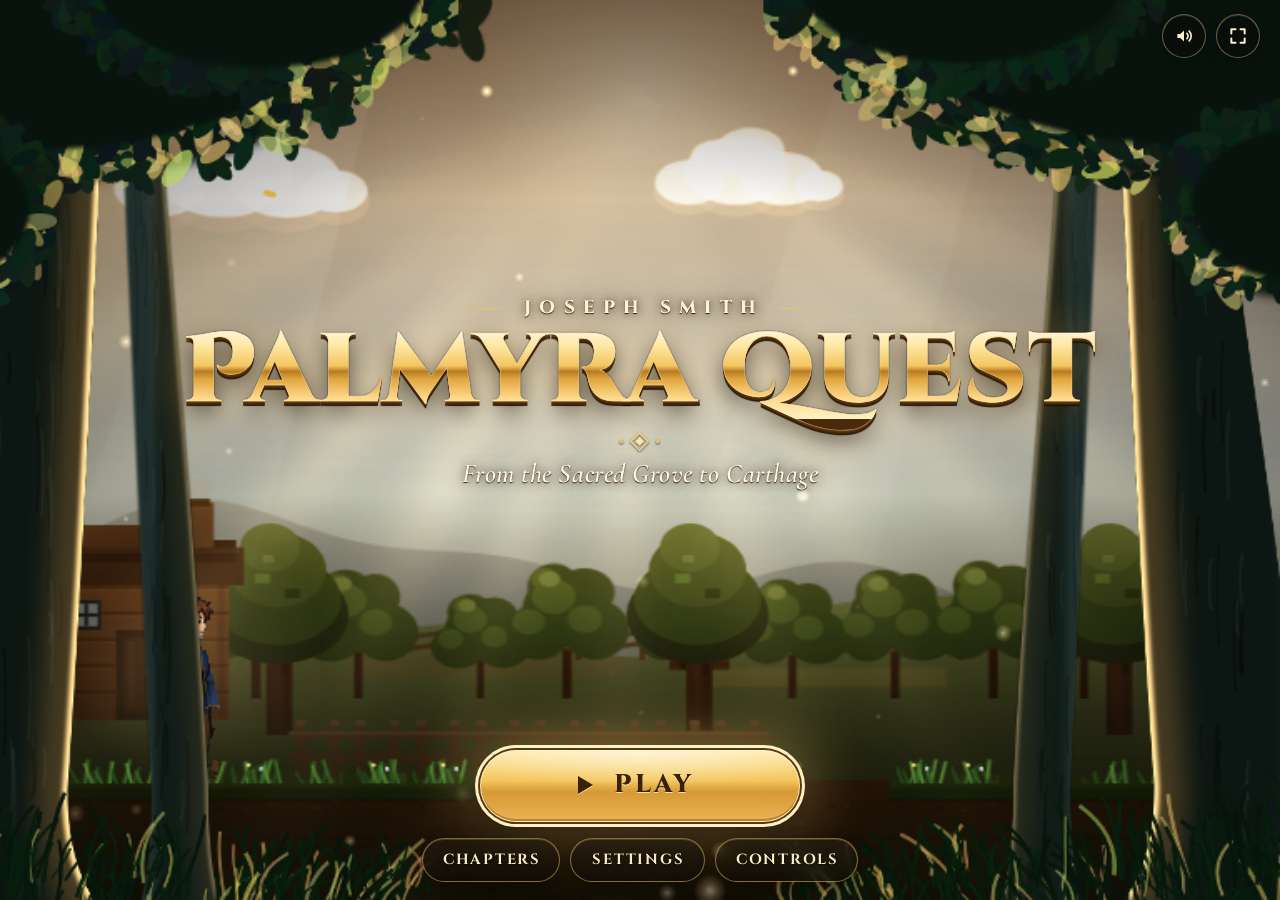
==== index.html @ 286990ed "v78: popups fit short viewports (scrolling body, sticky actions, tap-outside close)" ====
<!DOCTYPE html>
<html lang="en">
<head>
  <meta charset="UTF-8" />
  <meta name="viewport" content="width=device-width, initial-scale=1.0, maximum-scale=1.0, user-scalable=no, viewport-fit=cover, interactive-widget=resizes-content" />
  <meta name="theme-color" content="#0f1d17" />
  <meta name="mobile-web-app-capable" content="yes" />
  <meta name="apple-mobile-web-app-capable" content="yes" />
  <meta name="apple-mobile-web-app-title" content="Palmyra Quest" />
  <meta name="apple-mobile-web-app-status-bar-style" content="black-translucent" />
  <meta name="screen-orientation" content="landscape" />
  <meta name="description" content="Joseph Smith — Palmyra Quest. A family-friendly 7-chapter arcade campaign from the Sacred Grove to Carthage." />
  <meta property="og:type" content="website" />
  <meta property="og:title" content="Joseph Smith — Palmyra Quest" />
  <meta property="og:description" content="A family-friendly 7-chapter arcade campaign: from the Sacred Grove to Carthage." />
  <meta property="og:url" content="https://palmyra-quest.netlify.app/" />
  <meta property="og:image" content="https://palmyra-quest.netlify.app/assets/og.png" />
  <meta name="twitter:card" content="summary_large_image" />
  <meta name="twitter:title" content="Joseph Smith — Palmyra Quest" />
  <meta name="twitter:description" content="A family-friendly 7-chapter arcade campaign: from the Sacred Grove to Carthage." />
  <meta name="twitter:image" content="https://palmyra-quest.netlify.app/assets/og.png" />
  <link rel="icon" href="assets/icons/favicon-32.png?v=78" sizes="32x32" type="image/png" />
  <link rel="icon" href="assets/icons/favicon-16.png?v=78" sizes="16x16" type="image/png" />
  <link rel="icon" href="assets/icons/icon-192.png?v=78" sizes="192x192" type="image/png" />
  <link rel="apple-touch-icon" href="assets/icons/apple-touch-icon-180.png?v=78" sizes="180x180" />
  <link rel="manifest" href="manifest.webmanifest?v=78" />
  <link rel="preconnect" href="https://fonts.googleapis.com" />
  <link rel="preconnect" href="https://fonts.gstatic.com" crossorigin />
  <link href="https://fonts.googleapis.com/css2?family=Cinzel:wght@600;700;800;900&family=Cinzel+Decorative:wght@700;900&family=Cormorant+Garamond:ital,wght@1,500;1,600&family=Source+Sans+3:wght@500;600;700;800&display=swap" rel="stylesheet" />
  <title>Joseph Smith — Palmyra Quest</title>
  <link rel="stylesheet" href="css/style.css?v=78" />
  <script>
    (function () {
      var touch =
        (navigator.maxTouchPoints > 0) ||
        ('ontouchstart' in window) ||
        (window.matchMedia && (
          matchMedia('(max-width:900px)').matches ||
          matchMedia('(pointer:coarse)').matches ||
          matchMedia('(hover:none)').matches
        ));
      if (!touch) return;
      document.documentElement.classList.add('touch-ui');
      if (document.body) document.body.classList.add('touch-ui');
      else document.addEventListener('DOMContentLoaded', function () {
        document.body.classList.add('touch-ui');
      });
    })();
  </script>
</head>
<body>
  <div id="game-wrap">
    <div id="stage">
      <canvas id="game" width="1080" height="480" aria-label="Joseph Smith Palmyra Quest"></canvas>
      <canvas id="title-bg" aria-hidden="true"></canvas>
      <div id="hud" hidden>
        <div class="hud-hearts" data-hud-hearts></div>
        <div class="hud-chapter" data-hud-chapter>1/7</div>
        <div class="hud-end">
          <div class="hud-score" data-hud-score>000000</div>
          <div class="hud-btns">
            <button type="button" class="fs-btn" data-ui-cmd="fullscreen" data-ui-fs-icon aria-label="Play full screen"><svg viewBox="0 0 24 24" width="18" height="18" aria-hidden="true" focusable="false"><path d="M4 9V4h5M15 4h5v5M20 15v5h-5M9 20H4v-5" fill="none" stroke="currentColor" stroke-width="2.6" stroke-linecap="round" stroke-linejoin="round"/></svg></button>
            <button type="button" id="mute-btn" class="mute-btn" data-ui-mute aria-label="Mute sound" aria-pressed="false">MUTE</button>
            <button type="button" class="pause-btn" data-ui-cmd="pause" aria-label="Pause">II</button>
          </div>
        </div>
      </div>

      <div id="ui-overlays" aria-live="polite">
        <div id="ui-title" class="ui-screen pqt" hidden>
          <div class="pqt-top">
            <p class="pqt-best" data-ui-best hidden></p>
            <div class="pqt-top-btns">
              <button type="button" class="pqt-icon-btn" data-ui-cmd="sound" data-ui-sound-icon aria-label="Mute sound" title="Sound"><svg class="pqt-ico-on" viewBox="0 0 24 24" width="20" height="20" aria-hidden="true" focusable="false"><path d="M4 9.5h3.5L12 5.5v13l-4.5-4H4z" fill="currentColor"/><path d="M15.5 8.8a4.5 4.5 0 0 1 0 6.4M18.2 6.2a8.2 8.2 0 0 1 0 11.6" fill="none" stroke="currentColor" stroke-width="2" stroke-linecap="round"/></svg><svg class="pqt-ico-off" viewBox="0 0 24 24" width="20" height="20" aria-hidden="true" focusable="false"><path d="M4 9.5h3.5L12 5.5v13l-4.5-4H4z" fill="currentColor"/><path d="M16 9.5l5 5M21 9.5l-5 5" fill="none" stroke="currentColor" stroke-width="2" stroke-linecap="round"/></svg></button>
              <button type="button" class="pqt-icon-btn pqt-fs-btn" data-ui-cmd="fullscreen" data-ui-fs-icon aria-label="Play full screen" title="Full screen"><svg viewBox="0 0 24 24" width="20" height="20" aria-hidden="true" focusable="false"><path d="M4 9V4h5M15 4h5v5M20 15v5h-5M9 20H4v-5" fill="none" stroke="currentColor" stroke-width="2.4" stroke-linecap="round" stroke-linejoin="round"/></svg></button>
            </div>
          </div>

          <div class="pqt-lockup">
            <p class="pqt-kicker"><span class="pqt-kick-line" aria-hidden="true"></span>Joseph Smith<span class="pqt-kick-line" aria-hidden="true"></span></p>
            <h1 class="pqt-name" aria-label="Joseph Smith: Palmyra Quest"><span class="pqt-name-a" data-text="Palmyra">Palmyra</span> <span class="pqt-name-b" data-text="Quest">Quest</span></h1>
            <svg class="pqt-orn" viewBox="0 0 320 22" aria-hidden="true" focusable="false"><defs><linearGradient id="pqtOrnG" x1="0" x2="1"><stop offset="0" stop-color="#c99a3a" stop-opacity="0"/><stop offset=".5" stop-color="#ffe7a8"/><stop offset="1" stop-color="#c99a3a" stop-opacity="0"/></linearGradient></defs><path d="M8 11H136M184 11H312" stroke="url(#pqtOrnG)" stroke-width="1.6"/><path d="M160 2l9 9-9 9-9-9z" fill="none" stroke="#f3d48a" stroke-width="1.6"/><path d="M160 6.5l4.5 4.5-4.5 4.5-4.5-4.5z" fill="#ffe7a8"/><circle cx="141" cy="11" r="2" fill="#e8c26a"/><circle cx="179" cy="11" r="2" fill="#e8c26a"/></svg>
            <p class="pqt-tag">From the Sacred Grove to Carthage</p>
          </div>

          <div class="pqt-menu" role="group" aria-label="Main menu">
            <button type="button" class="pqt-btn pqt-primary ui-continue-btn" data-ui-cmd="continue" hidden>Continue</button>
            <button type="button" class="pqt-btn pqt-primary pqt-play" data-ui-cmd="begin" aria-label="Play: begin a new game"><span class="pqt-play-ico" aria-hidden="true"></span>Play</button>
            <div class="pqt-sec">
              <button type="button" class="pqt-btn pqt-secondary pqt-new" data-ui-cmd="begin" aria-label="New game from chapter 1">New Game</button>
              <button type="button" class="pqt-btn pqt-secondary" data-ui-cmd="chapters" aria-label="Choose a chapter">Chapters</button>
              <button type="button" class="pqt-btn pqt-secondary" data-ui-cmd="settings" aria-label="Settings" aria-haspopup="dialog">Settings</button>
              <button type="button" class="pqt-btn pqt-secondary" data-ui-cmd="controls" aria-label="Controls">Controls</button>
            </div>
          </div>

          <div class="pqt-settings" data-pqt-settings hidden>
            <div class="pqt-sheet" role="dialog" aria-modal="true" aria-labelledby="pqt-settings-title">
              <h2 class="pqt-sheet-title" id="pqt-settings-title">Settings</h2>
              <button type="button" class="pqt-row" data-ui-cmd="difficulty" data-ui-diff-label aria-label="Difficulty">Difficulty: Normal</button>
              <button type="button" class="pqt-row" data-ui-cmd="flash" data-ui-flash-label title="Also turns down particles and lighting effects">Reduce flashing: Off</button>
              <button type="button" class="pqt-row" data-ui-cmd="sound" data-ui-sound-label>Sound: On</button>
              <button type="button" class="pqt-row pqt-row-fs" data-ui-cmd="fullscreen" data-ui-fs-label><span data-ui-fs-text>Full screen</span></button>
              <button type="button" class="pqt-btn pqt-secondary pqt-done" data-ui-cmd="settings-close">Done</button>
            </div>
          </div>
        </div>

        <div id="ui-chapters" class="ui-screen ui-screen--dim" hidden>
          <div class="ui-panel ui-chapters-panel" role="dialog" aria-label="Chapters">
            <h2 class="ui-heading">Chapters</h2>
            <p class="ui-muted" data-ui-chapters-sum></p>
            <div class="ui-chapter-grid">
              <button type="button" class="ui-chapter-card" data-ui-cmd="play:1" data-ui-chapter="1"><span class="ui-chapter-num">1</span><span class="ui-chapter-name" data-ui-chapter-name></span><span class="ui-chapter-stars" data-ui-chapter-stars></span><span class="ui-chapter-pages" data-ui-chapter-pages></span></button>
              <button type="button" class="ui-chapter-card" data-ui-cmd="play:2" data-ui-chapter="2"><span class="ui-chapter-num">2</span><span class="ui-chapter-name" data-ui-chapter-name></span><span class="ui-chapter-stars" data-ui-chapter-stars></span><span class="ui-chapter-pages" data-ui-chapter-pages></span></button>
              <button type="button" class="ui-chapter-card" data-ui-cmd="play:3" data-ui-chapter="3"><span class="ui-chapter-num">3</span><span class="ui-chapter-name" data-ui-chapter-name></span><span class="ui-chapter-stars" data-ui-chapter-stars></span><span class="ui-chapter-pages" data-ui-chapter-pages></span></button>
              <button type="button" class="ui-chapter-card" data-ui-cmd="play:4" data-ui-chapter="4"><span class="ui-chapter-num">4</span><span class="ui-chapter-name" data-ui-chapter-name></span><span class="ui-chapter-stars" data-ui-chapter-stars></span><span class="ui-chapter-pages" data-ui-chapter-pages></span></button>
              <button type="button" class="ui-chapter-card" data-ui-cmd="play:5" data-ui-chapter="5"><span class="ui-chapter-num">5</span><span class="ui-chapter-name" data-ui-chapter-name></span><span class="ui-chapter-stars" data-ui-chapter-stars></span><span class="ui-chapter-pages" data-ui-chapter-pages></span></button>
              <button type="button" class="ui-chapter-card" data-ui-cmd="play:6" data-ui-chapter="6"><span class="ui-chapter-num">6</span><span class="ui-chapter-name" data-ui-chapter-name></span><span class="ui-chapter-stars" data-ui-chapter-stars></span><span class="ui-chapter-pages" data-ui-chapter-pages></span></button>
              <button type="button" class="ui-chapter-card" data-ui-cmd="play:7" data-ui-chapter="7"><span class="ui-chapter-num">7</span><span class="ui-chapter-name" data-ui-chapter-name></span><span class="ui-chapter-stars" data-ui-chapter-stars></span><span class="ui-chapter-pages" data-ui-chapter-pages></span></button>
            </div>
            <div class="ui-journal-row" role="group" aria-label="Journal entries">
              <span class="ui-journal-label">Journal</span>
              <button type="button" class="ui-journal-btn" data-ui-cmd="journal:1" data-ui-journal-btn="1">1</button>
              <button type="button" class="ui-journal-btn" data-ui-cmd="journal:2" data-ui-journal-btn="2">2</button>
              <button type="button" class="ui-journal-btn" data-ui-cmd="journal:3" data-ui-journal-btn="3">3</button>
              <button type="button" class="ui-journal-btn" data-ui-cmd="journal:4" data-ui-journal-btn="4">4</button>
              <button type="button" class="ui-journal-btn" data-ui-cmd="journal:5" data-ui-journal-btn="5">5</button>
              <button type="button" class="ui-journal-btn" data-ui-cmd="journal:6" data-ui-journal-btn="6">6</button>
              <button type="button" class="ui-journal-btn" data-ui-cmd="journal:7" data-ui-journal-btn="7">7</button>
              <span class="ui-journal-hint" data-ui-journal-hint>Find all 3 pages in a chapter to read its entry</span>
            </div>
            <div class="ui-actions">
              <button type="button" class="ui-share-btn" data-ui-cmd="back" aria-label="Back to title">Back</button>
            </div>
            <p class="ui-menu-hint">← → choose · Enter play · Esc back</p>
          </div>
        </div>

        <div id="ui-intro" class="ui-screen" hidden>
          <div class="ui-intro-card">
            <p class="ui-intro-num" data-ui-intro-num>Chapter 1 of 7</p>
            <h2 class="ui-intro-title" data-ui-intro-title>Sacred Grove</h2>
            <p class="ui-rule" aria-hidden="true"></p>
            <p class="ui-intro-story" data-ui-intro-story></p>
            <p class="ui-intro-year" data-ui-intro-year></p>
          </div>
          <p class="ui-intro-skip">Tap or press Enter to begin</p>
        </div>

        <div id="ui-journal" class="ui-screen ui-screen--dim" hidden>
          <div class="ui-parchment" role="dialog" aria-labelledby="ui-journal-title">
            <p class="ui-parch-kicker" data-ui-journal-kicker>Journal · Chapter 1</p>
            <h2 class="ui-parch-title" id="ui-journal-title" data-ui-journal-title></h2>
            <p class="ui-parch-place" data-ui-journal-place></p>
            <p class="ui-parch-body" data-ui-journal-body></p>
            <p class="ui-parch-tip" data-ui-journal-tip hidden></p>
            <button type="button" class="ui-start-btn ui-start-btn--compact ui-parch-btn" data-ui-cmd="journal-close">Continue</button>
          </div>
        </div>

        <div id="ui-pause" class="ui-screen ui-screen--dim" hidden>
          <div class="ui-panel ui-pause-panel" role="dialog" aria-label="Paused">
            <h2 class="ui-heading">Paused</h2>
            <p class="ui-muted" data-ui-pause-chapter></p>
            <div class="ui-menu">
              <button type="button" class="ui-menu-btn" data-ui-cmd="resume">Resume</button>
              <button type="button" class="ui-menu-btn" data-ui-cmd="restart">Restart Chapter</button>
              <button type="button" class="ui-menu-btn" data-ui-cmd="controls">Controls</button>
              <button type="button" class="ui-menu-btn ui-menu-btn--fs" data-ui-cmd="fullscreen" data-ui-fs-label>Full screen</button>
              <button type="button" class="ui-menu-btn" data-ui-cmd="difficulty" data-ui-diff-label>Difficulty: Normal</button>
              <button type="button" class="ui-menu-btn" data-ui-cmd="flash" data-ui-flash-label title="Also turns down particles and lighting effects">Reduce flashing: Off</button>
              <button type="button" class="ui-menu-btn" data-ui-cmd="sound" data-ui-sound-label>Sound: On</button>
              <button type="button" class="ui-menu-btn" data-ui-cmd="quit">Quit to Title</button>
            </div>
            <p class="ui-menu-hint" data-ui-pause-hint>Esc / P to resume · ↑ ↓ + Enter to choose</p>
          </div>
        </div>


        <div id="ui-controls" class="ui-screen ui-screen--dim" hidden>
          <div class="ui-panel ui-controls-panel" role="dialog" aria-labelledby="ui-controls-title">
            <h2 class="ui-heading" id="ui-controls-title">Controls</h2>
            <table class="ui-ctl-table">
              <thead><tr><th scope="col">Action</th><th scope="col">Key</th><th scope="col">Alt key</th><th scope="col">Gamepad</th><th scope="col">Touch</th></tr></thead>
              <tbody>
              <tr data-ui-ctl-row="jump">
                <th scope="row" data-ui-ctl-name></th>
                <td><button type="button" class="ui-key-btn" data-ui-bind="jump:0"></button></td>
                <td><button type="button" class="ui-key-btn" data-ui-bind="jump:1"></button></td>
                <td class="ui-ctl-pad" data-ui-ctl-pad></td>
                <td class="ui-ctl-touch" data-ui-ctl-touch></td>
              </tr>
              <tr data-ui-ctl-row="attack">
                <th scope="row" data-ui-ctl-name></th>
                <td><button type="button" class="ui-key-btn" data-ui-bind="attack:0"></button></td>
                <td><button type="button" class="ui-key-btn" data-ui-bind="attack:1"></button></td>
                <td class="ui-ctl-pad" data-ui-ctl-pad></td>
                <td class="ui-ctl-touch" data-ui-ctl-touch></td>
              </tr>
              <tr data-ui-ctl-row="left">
                <th scope="row" data-ui-ctl-name></th>
                <td><button type="button" class="ui-key-btn" data-ui-bind="left:0"></button></td>
                <td><button type="button" class="ui-key-btn" data-ui-bind="left:1"></button></td>
                <td class="ui-ctl-pad" data-ui-ctl-pad></td>
                <td class="ui-ctl-touch" data-ui-ctl-touch></td>
              </tr>
              <tr data-ui-ctl-row="right">
                <th scope="row" data-ui-ctl-name></th>
                <td><button type="button" class="ui-key-btn" data-ui-bind="right:0"></button></td>
                <td><button type="button" class="ui-key-btn" data-ui-bind="right:1"></button></td>
                <td class="ui-ctl-pad" data-ui-ctl-pad></td>
                <td class="ui-ctl-touch" data-ui-ctl-touch></td>
              </tr>
              <tr data-ui-ctl-row="up">
                <th scope="row" data-ui-ctl-name></th>
                <td><button type="button" class="ui-key-btn" data-ui-bind="up:0"></button></td>
                <td><button type="button" class="ui-key-btn" data-ui-bind="up:1"></button></td>
                <td class="ui-ctl-pad" data-ui-ctl-pad></td>
                <td class="ui-ctl-touch" data-ui-ctl-touch></td>
              </tr>
              <tr data-ui-ctl-row="down">
                <th scope="row" data-ui-ctl-name></th>
                <td><button type="button" class="ui-key-btn" data-ui-bind="down:0"></button></td>
                <td><button type="button" class="ui-key-btn" data-ui-bind="down:1"></button></td>
                <td class="ui-ctl-pad" data-ui-ctl-pad></td>
                <td class="ui-ctl-touch" data-ui-ctl-touch></td>
              </tr>
              <tr data-ui-ctl-row="pause">
                <th scope="row" data-ui-ctl-name></th>
                <td><button type="button" class="ui-key-btn" data-ui-bind="pause:0"></button></td>
                <td><button type="button" class="ui-key-btn" data-ui-bind="pause:1"></button></td>
                <td class="ui-ctl-pad" data-ui-ctl-pad></td>
                <td class="ui-ctl-touch" data-ui-ctl-touch></td>
              </tr>
              </tbody>
            </table>
            <p class="ui-ctl-msg" data-ui-ctl-msg aria-live="polite">Click a key to change it · Enter confirms menus · M mutes</p>
            <div class="ui-ctl-actions">
              <button type="button" class="ui-menu-btn ui-ctl-reset" data-ui-cmd="controls-reset">Reset to defaults</button>
              <button type="button" class="ui-menu-btn ui-ctl-back" data-ui-cmd="controls-back">Back</button>
            </div>
          </div>
        </div>

        <div id="ui-clear" class="ui-screen ui-screen--dim" hidden>
          <div class="ui-panel ui-panel--wide">
            <p class="ui-flourish">◆</p>
            <h2 class="ui-heading ui-heading--gold" data-ui-clear-title>Path Cleared</h2>
            <div class="ui-stars" data-ui-stars aria-label="Stars"><span class="ui-star">★</span><span class="ui-star">★</span><span class="ui-star">★</span></div>
            <ul class="ui-results" data-ui-results>
              <li data-ui-res="time"></li>
              <li data-ui-res="hearts"></li>
              <li data-ui-res="pages"></li>
            </ul>
            <p class="ui-score"><span data-ui-score>Score: 0</span> <span class="ui-res-best" data-ui-res-best></span></p>
            <p class="ui-body ui-clear-next" data-ui-clear-next>Onward…</p>
            <button type="button" class="ui-start-btn ui-start-btn--compact" data-ui-start aria-label="Continue to next chapter">Continue</button>
          </div>
        </div>

        <div id="ui-win" class="ui-screen ui-credits" hidden>
          <div class="ui-credits-view" aria-label="Credits">
            <div class="ui-credits-roll" data-ui-credits-roll>
              <p class="ui-flourish">◆</p>
              <h2 class="ui-credits-head">He sealed his testimony.</h2>
              <p class="ui-credits-sub">Carthage Jail, Illinois · June 27, 1844</p>
              <p class="ui-credits-line">Joseph stood firm through every trial,<br />from a boy praying in the grove to his last day.</p>
              <h3>The Prophet’s Path</h3>
              <p>Sacred Grove · 1820</p>
              <p>A Messenger · 1823</p>
              <p>Hill Cumorah · 1827</p>
              <p>Missouri Night · 1838</p>
              <p>Far West Road · 1838–39</p>
              <p>Nauvoo · 1844</p>
              <p>Carthage Jail · 1844</p>
              <h3>Music</h3>
              <p class="ui-credits-note">All melodies are public-domain hymn tunes, arranged as chiptunes for this game.</p>
              <p><b>Jesus Loves Me</b> — William B. Bradbury, 1862</p>
              <p><b>Amazing Grace</b> (New Britain) — American folk melody, 1829</p>
              <p><b>Old Hundredth</b> — Genevan Psalter, 1551</p>
              <p><b>How Firm a Foundation</b> — Funk’s Genuine Church Music, 1832</p>
              <p><b>Come, Come, Ye Saints</b> (All Is Well) — folk hymn, 1842–44</p>
              <p><b>Onward, Christian Soldiers</b> (St. Gertrude) — Arthur Sullivan, 1871</p>
              <p><b>Glorious Things of Thee Are Spoken</b> (Austrian Hymn) — Joseph Haydn, 1797</p>
              <p><b>Nearer, My God, to Thee</b> (Bethany) — Lowell Mason, 1856</p>
              <p><b>Battle Hymn</b> tune — American camp-meeting song, c. 1856</p>
              <h3>Made with</h3>
              <p>HTML5 canvas · Web Audio · no build step</p>
              <p class="ui-credits-line">Thank you for playing.</p>
              <p class="ui-flourish">◆</p>
            </div>
          </div>
          <div class="ui-credits-foot">
            <p class="ui-credits-score"><span data-ui-score>Score: 0</span> · <span data-ui-best-final>Best: 0</span> · <span data-ui-final-stars></span></p>
            <div class="ui-actions">
              <a class="ui-share-btn ui-share-btn--x" data-ui-share href="#" target="_blank" rel="noopener noreferrer">Share on X</a>
              <button type="button" class="ui-start-btn ui-start-btn--compact" data-ui-cmd="title" aria-label="Return to title">Title</button>
            </div>
          </div>
        </div>

        <div id="ui-lose" class="ui-screen ui-screen--dim" hidden>
          <div class="ui-panel ui-panel--wide">
            <h2 class="ui-heading ui-heading--danger">Fallen</h2>
            <p class="ui-body">Rise again, Joseph.</p>
            <p class="ui-score" data-ui-score>Score: 0</p>
            <div class="ui-actions">
              <button type="button" class="ui-start-btn ui-start-btn--compact" data-ui-cmd="retry" data-ui-retry-label aria-label="Retry this chapter">Retry Chapter</button>
              <button type="button" class="ui-share-btn" data-ui-cmd="title" aria-label="Return to title">Title</button>
              <a class="ui-share-btn" data-ui-share href="#" target="_blank" rel="noopener noreferrer">Share</a>
            </div>
          </div>
        </div>
      </div>

      <div id="ui-fs-help" class="ui-fs-help" role="dialog" aria-modal="true" aria-labelledby="ui-fs-help-title" hidden>
        <div class="ui-fs-card">
          <h2 class="ui-fs-title" id="ui-fs-help-title">Play full screen</h2>
          <div data-fs-ios>
            <p class="ui-fs-lead">Tap <b>Share</b>, then <b>Add to Home Screen</b> for full screen.</p>
            <ol class="ui-fs-steps">
              <li><span class="ui-fs-ico ui-fs-ico--share"><svg viewBox="0 0 48 48" width="40" height="40" aria-hidden="true"><path d="M17 18h-5a2.5 2.5 0 0 0-2.5 2.5v19A2.5 2.5 0 0 0 12 42h24a2.5 2.5 0 0 0 2.5-2.5v-19A2.5 2.5 0 0 0 36 18h-5" fill="none" stroke="#2f7cf6" stroke-width="3.4" stroke-linecap="round"/><path d="M24 30V5M15.5 13.5 24 5l8.5 8.5" fill="none" stroke="#2f7cf6" stroke-width="3.4" stroke-linecap="round" stroke-linejoin="round"/></svg></span><span class="ui-fs-cap"><b>1</b> Tap <b>Share</b> in Safari</span></li>
              <li class="ui-fs-arrow" aria-hidden="true">→</li>
              <li><span class="ui-fs-ico ui-fs-ico--menu"><span class="ui-fs-menu-row">Add to Home Screen <svg viewBox="0 0 48 48" width="22" height="22" aria-hidden="true"><rect x="7" y="7" width="34" height="34" rx="8" fill="none" stroke="#222" stroke-width="3.4"/><path d="M24 15v18M15 24h18" stroke="#222" stroke-width="3.4" stroke-linecap="round"/></svg></span></span><span class="ui-fs-cap"><b>2</b> Choose <b>Add to Home Screen</b></span></li>
              <li class="ui-fs-arrow" aria-hidden="true">→</li>
              <li><span class="ui-fs-ico ui-fs-ico--app"><img src="assets/apple-touch-icon.png?v=78" alt="" width="44" height="44" /></span><span class="ui-fs-cap"><b>3</b> Open <b>Palmyra Quest</b> from your Home Screen</span></li>
            </ol>
            <p class="ui-fs-note">On newer iPhones, Share may be inside the <b>•••</b> menu.</p>
          </div>
          <div data-fs-other hidden>
            <p class="ui-fs-lead">This browser can’t switch a web page to full screen. Open the browser menu and choose <b>Add to Home screen</b> or <b>Install app</b>, then start Palmyra Quest from there.</p>
          </div>
          <button type="button" class="ui-start-btn ui-start-btn--compact" data-fs-close>Got it</button>
        </div>
      </div>

      <div id="ui-tip" class="ui-tip" role="status" aria-live="polite"></div>
      <div id="ui-toast" class="ui-toast" role="status" aria-live="polite"></div>

      <div id="touch-controls" aria-hidden="true">
      <div class="touch-bar">
        <div class="touch-stick" id="touch-stick" role="application" aria-label="Move stick — left right look-up down duck">
          <div class="touch-stick-base" aria-hidden="true">
            <span class="touch-stick-cross touch-stick-cross--h"></span>
            <span class="touch-stick-cross touch-stick-cross--v"></span>
            <span class="touch-stick-hint touch-stick-hint--u">▲</span>
            <span class="touch-stick-hint touch-stick-hint--d">▼</span>
            <span class="touch-stick-hint touch-stick-hint--l">◀</span>
            <span class="touch-stick-hint touch-stick-hint--r">▶</span>
          </div>
          <div class="touch-stick-knob" id="touch-stick-knob" aria-hidden="true"></div>
        </div>
        <div class="touch-cluster touch-actions" aria-label="Actions">
          <button type="button" class="touch-btn touch-jump" data-action="jump" aria-label="Jump"><span>A</span><small>Jump</small></button>
          <button type="button" class="touch-btn touch-attack" data-action="attack" aria-label="Attack"><span>B</span><small>Attack</small></button>
        </div>
      </div>
      </div>
    </div>

    <div id="rotate-gate">
      <p class="rotate-icon" aria-hidden="true">⟳</p>
      <p>Turn your device sideways</p>
      <p class="ui-muted">Palmyra Quest plays in landscape. Rotation lock on? Turn it off, or:</p>
      <button type="button" class="rotate-anyway" data-gate-dismiss>Play anyway</button>
    </div>

    <p id="hint" data-ui-key-hint>Move ← → / A D · Jump Space / Z · Attack X / J · Kneel ↓ / S · Look up ↑ / W · Pause Esc / P · Mute M · Gamepad: A jump, B / X attack</p>
  </div>
  <script type="module" src="js/main.js?v=78"></script>
</body>
</html>
---- css/style.css ----
* {
  box-sizing: border-box;
  margin: 0;
  padding: 0;
}

html, body {
  height: 100%;
  height: 100dvh;
  background:
    radial-gradient(ellipse 90% 70% at 50% 18%, #243044 0%, #121820 42%, #08090d 100%);
  color: #e8e0c8;
  font-family: "Source Sans 3", system-ui, -apple-system, "Segoe UI", sans-serif;
  display: flex;
  flex-direction: column;
  align-items: center;
  justify-content: center;
  overflow: hidden;
  overscroll-behavior: none;
  -webkit-text-size-adjust: 100%;
  touch-action: manipulation;
}

#game-wrap {
  display: flex;
  flex-direction: column;
  align-items: center;
  gap: 10px;
  width: 100%;
  max-width: 100vw;
  padding: env(safe-area-inset-top) env(safe-area-inset-right) env(safe-area-inset-bottom) env(safe-area-inset-left);
  touch-action: none;
  user-select: none;
  -webkit-user-select: none;
}

/* Stage matches canvas size so overlays sit crisply on top */
#stage {
  position: relative;
  width: min(96vw, 960px);
  max-height: min(85vh, 85dvh);
  aspect-ratio: 512 / 480;
  border: 3px solid #c4a050;
  border-radius: 8px;
  box-shadow:
    0 0 0 2px #3a2810,
    0 0 0 7px #120c08,
    0 0 0 8px #8b6914,
    0 18px 48px rgba(0, 0, 0, 0.62),
    0 0 70px rgba(212, 168, 75, 0.08);
  background: #000;
  overflow: hidden;
  flex-shrink: 0;
}

#game {
  width: 100%;
  height: 100%;
  display: block;
  /* Crisp-but-detailed: painted sprites read better with slight smoothing */
  image-rendering: auto;
  image-rendering: -webkit-optimize-contrast;
  background: #000;
  touch-action: none;
  vertical-align: top;
}

#hint {
  font-size: 12px;
  opacity: 0.78;
  text-align: center;
  letter-spacing: 0.04em;
  padding: 6px 16px;
  max-width: 42rem;
  color: #d8cbb0;
}

/* —— HTML menu overlays (retina-sharp) —— */
#ui-overlays {
  position: absolute;
  inset: 0;
  z-index: 2;
  pointer-events: none;
}

.ui-screen {
  position: absolute;
  inset: 0;
  display: flex;
  flex-direction: column;
  align-items: center;
  justify-content: flex-start;
  padding: 6% 5% 4%;
  text-align: center;
  pointer-events: none;
}

.ui-screen[hidden] {
  display: none !important;
}

.ui-screen--dim {
  background: rgba(8, 6, 4, 0.55);
  justify-content: center;
  padding: 8%;
}

.ui-title-inner {
  display: flex;
  flex-direction: column;
  align-items: center;
  width: 100%;
  max-width: 100%;
  max-height: 100%;
  overflow: hidden;
  gap: 0.2em;
  /* Soft veil so text stays readable over pixel scene */
  background: linear-gradient(
    180deg,
    rgba(6, 4, 2, 0.55) 0%,
    rgba(6, 4, 2, 0.25) 42%,
    rgba(6, 4, 2, 0.15) 70%,
    rgba(6, 4, 2, 0.72) 100%
  );
  border-radius: 10px;
  padding: 4% 4% 3%;
  pointer-events: none;
}

.ui-flourish {
  color: #d4a84b;
  font-size: clamp(10px, 3.2vw, 18px);
  line-height: 1;
  text-shadow: 0 1px 2px rgba(0, 0, 0, 0.8);
  margin-bottom: 0.1em;
}

.ui-title-name {
  font-size: clamp(22px, 7.2vw, 42px);
  font-weight: 800;
  letter-spacing: 0.04em;
  line-height: 1.05;
  color: #f0d078;
  text-shadow:
    0 1px 0 #5a3a10,
    0 2px 8px rgba(0, 0, 0, 0.85),
    0 0 24px rgba(212, 168, 75, 0.35);
}

.ui-title-sub {
  font-size: clamp(16px, 5.2vw, 30px);
  font-weight: 700;
  letter-spacing: 0.12em;
  text-transform: uppercase;
  color: #fff8e8;
  line-height: 1.1;
  text-shadow: 0 2px 6px rgba(0, 0, 0, 0.9);
}

.ui-rule {
  width: min(52%, 220px);
  height: 2px;
  margin: 0.35em auto 0.15em;
  background: linear-gradient(90deg, transparent, #d4a84b, transparent);
  border: 0;
}

.ui-level {
  font-size: clamp(11px, 3.4vw, 16px);
  font-weight: 600;
  letter-spacing: 0.06em;
  color: #f0e6d0;
  text-shadow: 0 1px 3px rgba(0, 0, 0, 0.9);
}

.ui-card {
  margin-top: 0.55em;
  padding: 0.65em 0.9em;
  width: min(92%, 340px);
  background: rgba(10, 8, 6, 0.82);
  border: 1px solid rgba(212, 168, 75, 0.45);
  border-radius: 10px;
  box-shadow: 0 4px 16px rgba(0, 0, 0, 0.45);
}

.ui-card p {
  font-size: clamp(11px, 3.2vw, 15px);
  line-height: 1.35;
  color: #f5efe0;
  text-shadow: 0 1px 2px rgba(0, 0, 0, 0.75);
}

.ui-card p + p {
  margin-top: 0.2em;
}

.ui-muted {
  color: #c8b898 !important;
  font-size: clamp(10px, 2.8vw, 13px) !important;
  margin-top: 0.35em !important;
}

.ui-start-btn {
  pointer-events: auto;
  appearance: none;
  -webkit-appearance: none;
  margin-top: 0.75em;
  padding: 0.55em 1.6em;
  min-height: 44px;
  min-width: 140px;
  font: inherit;
  font-size: clamp(14px, 4vw, 18px);
  font-weight: 800;
  letter-spacing: 0.14em;
  text-transform: uppercase;
  color: #1a1208;
  background: linear-gradient(180deg, #f0d078 0%, #d4a84b 55%, #b88830 100%);
  border: 2px solid #fff0c0;
  border-radius: 12px;
  box-shadow:
    0 4px 0 #6a4810,
    0 8px 20px rgba(0, 0, 0, 0.45);
  cursor: pointer;
  -webkit-tap-highlight-color: transparent;
  touch-action: manipulation;
}

#ui-title.ui-screen {
  justify-content: space-between;
  padding: 3% 4% 2%;
}

#ui-title .ui-start-btn {
  flex-shrink: 0;
  margin-top: 0.4em;
  margin-bottom: 0.15em;
  position: relative;
  z-index: 5;
}

#ui-title .ui-footer {
  display: none;
}

#ui-title .ui-portrait {
  width: 72px;
  height: 72px;
  margin: 0.2em 0 0.15em;
}

#ui-title .ui-card {
  margin-top: 0.25em;
  padding: 0.4em 0.7em;
}

#ui-title .ui-title-name {
  font-family: Cinzel, "Palatino Linotype", Palatino, serif;
  font-size: clamp(22px, 6.4vw, 36px);
}

#ui-title .ui-title-sub {
  font-family: Cinzel, "Palatino Linotype", Palatino, serif;
  font-size: clamp(14px, 4.4vw, 24px);
}

.ui-start-btn:active,
.ui-start-btn.is-active {
  transform: translateY(2px);
  box-shadow:
    0 2px 0 #6a4810,
    0 4px 12px rgba(0, 0, 0, 0.4);
}

.ui-start-btn--compact {
  min-width: 120px;
  min-height: 40px;
  padding: 0.45em 1.2em;
  font-size: clamp(13px, 3.6vw, 16px);
  margin-top: 0.9em;
}

.ui-prompt {
  margin-top: 0.45em;
  font-size: clamp(10px, 2.8vw, 13px);
  font-weight: 600;
  letter-spacing: 0.08em;
  color: #ffd878;
  text-shadow: 0 1px 3px rgba(0, 0, 0, 0.9);
}

.ui-prompt.is-dim {
  opacity: 0.25;
}

.ui-footer {
  margin-top: 0.55em;
  font-size: clamp(9px, 2.5vw, 12px);
  color: #e8dcc0;
  letter-spacing: 0.04em;
  text-shadow: 0 1px 2px rgba(0, 0, 0, 0.85);
  opacity: 0.9;
}

.ui-panel {
  pointer-events: none;
  width: min(88%, 360px);
  padding: 1.1em 1.2em 1.2em;
  background: rgba(12, 8, 6, 0.92);
  border: 1px solid rgba(212, 168, 75, 0.55);
  border-radius: 12px;
  box-shadow: 0 8px 28px rgba(0, 0, 0, 0.55);
  display: flex;
  flex-direction: column;
  align-items: center;
  gap: 0.35em;
}

.ui-panel--wide {
  pointer-events: none;
}

.ui-panel .ui-start-btn {
  pointer-events: auto;
}

.ui-heading {
  font-size: clamp(20px, 6vw, 32px);
  font-weight: 800;
  letter-spacing: 0.06em;
  color: #fff8e8;
  text-shadow: 0 2px 6px rgba(0, 0, 0, 0.85);
}

.ui-heading--gold {
  color: #f0d078;
}

.ui-heading--danger {
  color: #e86868;
}

.ui-body {
  font-size: clamp(12px, 3.4vw, 16px);
  color: #f0e6d0;
  line-height: 1.35;
}

.ui-score {
  font-size: clamp(12px, 3.4vw, 16px);
  font-weight: 700;
  color: #ffd878;
  letter-spacing: 0.04em;
  margin-top: 0.25em;
}

/* Title screen: allow tapping the scene (not only the button) to start */
#ui-title:not([hidden]) {
  pointer-events: auto;
}

#ui-title .ui-title-inner {
  pointer-events: none;
}

#ui-title .ui-start-btn {
  pointer-events: auto;
}

#ui-win:not([hidden]),
#ui-lose:not([hidden]),
#ui-clear:not([hidden]) {
  pointer-events: auto;
}

.ui-actions {
  display: flex;
  flex-wrap: wrap;
  align-items: center;
  justify-content: center;
  gap: 0.55em 0.65em;
  margin-top: 0.75em;
  width: 100%;
  pointer-events: none;
}

.ui-actions .ui-start-btn {
  margin-top: 0;
  pointer-events: auto;
}

.ui-share-btn {
  pointer-events: auto;
  appearance: none;
  -webkit-appearance: none;
  display: inline-flex;
  align-items: center;
  justify-content: center;
  box-sizing: border-box;
  min-height: 40px;
  min-width: 120px;
  padding: 0.45em 1.1em;
  font: inherit;
  font-size: clamp(12px, 3.4vw, 15px);
  font-weight: 800;
  letter-spacing: 0.08em;
  text-transform: uppercase;
  text-decoration: none;
  color: #f0e6d0;
  background: rgba(20, 16, 12, 0.85);
  border: 2px solid rgba(212, 168, 75, 0.75);
  border-radius: 12px;
  box-shadow: 0 4px 0 #3a2a14, 0 6px 16px rgba(0, 0, 0, 0.4);
  cursor: pointer;
  -webkit-tap-highlight-color: transparent;
  touch-action: manipulation;
}

.ui-share-btn:active,
.ui-share-btn.is-active {
  transform: translateY(2px);
  box-shadow: 0 2px 0 #3a2a14, 0 3px 10px rgba(0, 0, 0, 0.35);
  background: rgba(40, 32, 22, 0.95);
}

.ui-panel .ui-share-btn {
  pointer-events: auto;
}

/* —— Virtual controls (hidden by default; shown via .touch-ui) —— */
#touch-controls {
  display: none;
  flex-direction: column;
  align-items: center;
  gap: 10px;
  width: min(96vw, 640px);
  pointer-events: none;
}

html.touch-ui #touch-controls,
body.touch-ui #touch-controls {
  display: flex;
  /* Mid-screen: under the stage with modest gap, not pinned to the bottom */
  margin-top: clamp(12px, 4dvh, 28px);
  margin-bottom: max(12px, env(safe-area-inset-bottom));
  padding-top: 4px;
  padding-bottom: 4px;
}

html.touch-ui #hint,
body.touch-ui #hint {
  display: none;
}

html.touch-ui #game-wrap,
body.touch-ui #game-wrap {
  height: 100dvh;
  min-height: 100dvh;
  justify-content: flex-start;
  gap: 0;
}

html.touch-ui #stage,
body.touch-ui #stage {
  /* Larger playfield; controls sit about halfway down the phone */
  width: min(98vw, calc(66dvh * 512 / 480), 860px);
  max-height: 66dvh;
  margin-top: 8px;
}

html.touch-ui body,
body.touch-ui {
  justify-content: flex-start;
  padding-top: 0;
}

.touch-start {
  pointer-events: auto;
  min-width: 140px;
  min-height: 48px;
  padding: 10px 28px;
  font-size: 16px;
  letter-spacing: 2px;
  font-weight: bold;
  border-radius: 12px;
  margin-top: 2px;
}

.touch-bar {
  display: flex;
  justify-content: space-between;
  align-items: flex-end;
  width: 100%;
  gap: 16px;
  padding: 0 4px 4px;
  pointer-events: none;
}

.touch-cluster {
  display: flex;
  gap: 12px;
  pointer-events: auto;
  align-items: flex-end;
}

/* Circular virtual stick / D-pad (left thumb) */
.touch-stick {
  position: relative;
  width: 132px;
  height: 132px;
  pointer-events: auto;
  touch-action: none;
  user-select: none;
  -webkit-user-select: none;
  -webkit-tap-highlight-color: transparent;
  flex-shrink: 0;
}

.touch-stick-base {
  position: absolute;
  inset: 0;
  border-radius: 50%;
  border: 2px solid rgba(212, 168, 75, 0.7);
  background:
    radial-gradient(circle at 50% 50%, rgba(40, 32, 22, 0.35) 0%, rgba(12, 10, 8, 0.72) 70%),
    rgba(16, 12, 10, 0.55);
  box-shadow:
    inset 0 0 18px rgba(0, 0, 0, 0.45),
    0 6px 16px rgba(0, 0, 0, 0.4);
}

.touch-stick-cross {
  position: absolute;
  background: rgba(212, 168, 75, 0.22);
  border-radius: 3px;
  pointer-events: none;
}

.touch-stick-cross--h {
  left: 18%;
  right: 18%;
  top: 50%;
  height: 18px;
  transform: translateY(-50%);
}

.touch-stick-cross--v {
  top: 18%;
  bottom: 18%;
  left: 50%;
  width: 18px;
  transform: translateX(-50%);
}

.touch-stick-hint {
  position: absolute;
  font-size: 11px;
  line-height: 1;
  color: rgba(240, 230, 208, 0.55);
  pointer-events: none;
  font-weight: 700;
}

.touch-stick-hint--u { top: 10px; left: 50%; transform: translateX(-50%); }
.touch-stick-hint--d { bottom: 10px; left: 50%; transform: translateX(-50%); }
.touch-stick-hint--l { left: 12px; top: 50%; transform: translateY(-50%); }
.touch-stick-hint--r { right: 12px; top: 50%; transform: translateY(-50%); }

.touch-stick.dir-up .touch-stick-hint--u,
.touch-stick.dir-down .touch-stick-hint--d,
.touch-stick.dir-left .touch-stick-hint--l,
.touch-stick.dir-right .touch-stick-hint--r {
  color: #ffd878;
  text-shadow: 0 0 8px rgba(255, 216, 120, 0.55);
}

.touch-stick-knob {
  position: absolute;
  left: 50%;
  top: 50%;
  width: 54px;
  height: 54px;
  margin: 0;
  border-radius: 50%;
  transform: translate(-50%, -50%);
  border: 2px solid rgba(240, 208, 120, 0.85);
  background: linear-gradient(160deg, rgba(80, 64, 40, 0.95) 0%, rgba(28, 22, 14, 0.95) 100%);
  box-shadow:
    0 3px 10px rgba(0, 0, 0, 0.5),
    inset 0 1px 0 rgba(255, 240, 200, 0.25);
  pointer-events: none;
  will-change: transform;
}

.touch-stick.is-active .touch-stick-base {
  border-color: #d4a84b;
  box-shadow:
    inset 0 0 18px rgba(0, 0, 0, 0.45),
    0 0 14px rgba(212, 168, 75, 0.35),
    0 6px 16px rgba(0, 0, 0, 0.4);
}

.touch-stick.is-active .touch-stick-knob {
  background: linear-gradient(160deg, rgba(212, 168, 75, 0.85) 0%, rgba(90, 64, 28, 0.95) 100%);
  border-color: #ffe08a;
}

.touch-btn {
  pointer-events: auto;
  appearance: none;
  -webkit-appearance: none;
  border: 2px solid rgba(212, 168, 75, 0.65);
  background: rgba(20, 16, 12, 0.55);
  color: #f0e6d0;
  font-family: inherit;
  font-size: 22px;
  font-weight: bold;
  width: 64px;
  height: 64px;
  border-radius: 50%;
  display: flex;
  align-items: center;
  justify-content: center;
  touch-action: none;
  user-select: none;
  -webkit-user-select: none;
  -webkit-tap-highlight-color: transparent;
  box-shadow: 0 4px 12px rgba(0, 0, 0, 0.35);
  cursor: pointer;
}

.touch-btn.is-active,
.touch-btn:active {
  background: rgba(212, 168, 75, 0.45);
  border-color: #d4a84b;
  transform: scale(0.96);
}

.touch-jump,
.touch-attack {
  width: 88px;
  height: 88px;
  font-size: 28px;
  font-weight: 800;
}

.touch-jump {
  background: rgba(64, 160, 96, 0.4);
  border-color: rgba(64, 160, 96, 0.75);
}

.touch-attack {
  background: rgba(192, 64, 64, 0.4);
  border-color: rgba(192, 64, 64, 0.75);
}

.touch-start {
  border-radius: 14px;
  background: rgba(212, 168, 75, 0.35);
  width: auto;
  height: auto;
}

@media (orientation: landscape) and (max-height: 500px) {
  html.touch-ui #stage,
  body.touch-ui #stage {
    width: min(74vw, calc(64dvh * 512 / 480));
    max-height: 64dvh;
  }

  html.touch-ui #touch-controls,
  body.touch-ui #touch-controls {
    margin-top: clamp(8px, 3dvh, 20px);
    margin-bottom: max(8px, env(safe-area-inset-bottom));
  }

  .touch-stick {
    width: 104px;
    height: 104px;
  }

  .touch-stick-knob {
    width: 42px;
    height: 42px;
  }

  .touch-btn {
    width: 52px;
    height: 52px;
    font-size: 18px;
  }

  .touch-jump,
  .touch-attack {
    width: 72px;
    height: 72px;
    font-size: 24px;
  }

  .touch-start {
    min-height: 40px;
    padding: 6px 20px;
    font-size: 14px;
  }

  .touch-bar {
    gap: 8px;
  }

  .ui-title-name {
    font-size: clamp(16px, 4.5vh, 28px);
  }

  .ui-title-sub {
    font-size: clamp(12px, 3.5vh, 20px);
  }

  .ui-card {
    padding: 0.4em 0.7em;
  }

  .ui-start-btn {
    min-height: 36px;
    padding: 0.35em 1.1em;
    margin-top: 0.4em;
  }
}

@media (max-width: 480px) {
  #hint { font-size: 10px; padding: 0 8px; }

  .touch-stick {
    width: 140px;
    height: 140px;
  }

  .touch-stick-knob {
    width: 58px;
    height: 58px;
  }

  .touch-btn {
    width: 70px;
    height: 70px;
  }

  .touch-jump,
  .touch-attack {
    width: 96px;
    height: 96px;
    font-size: 30px;
  }
}

.ui-portrait {
  display: block;
  width: 72px;
  height: 72px;
  margin: 0.35rem auto 0.5rem;
  image-rendering: pixelated;
  image-rendering: crisp-edges;
  border: 2px solid #d4a84b;
  border-radius: 6px;
  background: #0a0806;
  box-shadow: 0 0 12px rgba(212, 168, 75, 0.35);
}

/* Always-on mute, bottom-left of the playfield */
.mute-btn {
  position: absolute;
  left: 8px;
  bottom: 8px;
  z-index: 6;
  pointer-events: auto;
  min-width: 44px;
  height: 32px;
  padding: 0 10px;
  border: 2px solid #d4a84b;
  background: rgba(12, 10, 8, 0.82);
  color: #f0e6c8;
  font: 700 13px/1 system-ui, -apple-system, sans-serif;
  letter-spacing: 0.06em;
  border-radius: 4px;
  cursor: pointer;
  touch-action: manipulation;
}
.mute-btn.is-muted {
  color: #8a8070;
  border-color: #6a5a40;
  text-decoration: line-through;
}
.mute-btn:active {
  transform: translateY(1px);
}


/* —— Release polish —— */
.ui-title-name,
.ui-title-sub,
.ui-heading {
  font-family: Cinzel, "Palatino Linotype", Palatino, serif;
}

.ui-title-inner {
  background: linear-gradient(
    180deg,
    rgba(8, 6, 4, 0.62) 0%,
    rgba(8, 6, 4, 0.18) 40%,
    rgba(8, 6, 4, 0.12) 68%,
    rgba(8, 6, 4, 0.7) 100%
  );
}

.ui-portrait {
  width: 88px;
  height: 88px;
  border-radius: 50%;
  border: 3px solid #d4a84b;
  box-shadow:
    0 0 0 2px #3a2810,
    0 0 18px rgba(212, 168, 75, 0.4);
  image-rendering: auto;
}

.ui-panel {
  backdrop-filter: blur(6px);
  border: 1px solid rgba(232, 196, 110, 0.65);
  box-shadow:
    0 10px 36px rgba(0, 0, 0, 0.55),
    inset 0 1px 0 rgba(255, 240, 200, 0.08);
}

.ui-start-btn {
  font-family: Cinzel, "Palatino Linotype", Palatino, serif;
}

.mute-btn {
  border-radius: 999px;
  min-width: 40px;
  height: 36px;
  letter-spacing: 0;
  box-shadow: 0 2px 8px rgba(0, 0, 0, 0.4);
}

.touch-btn {
  flex-direction: column;
  gap: 2px;
  line-height: 1;
}

.touch-btn span {
  font-size: 1.05em;
}

.touch-btn small {
  font-size: 9px;
  font-weight: 700;
  letter-spacing: 0.08em;
  text-transform: uppercase;
  opacity: 0.8;
}

.touch-jump,
.touch-attack {
  box-shadow:
    0 6px 16px rgba(0, 0, 0, 0.4),
    inset 0 1px 0 rgba(255, 255, 255, 0.12);
}

/* —— Full-screen landscape arcade —— */
html, body, #game-wrap {
  width: 100%;
  max-width: 100%;
}

#game-wrap {
  height: 100%;
  height: 100dvh;
  gap: 0;
  padding: 0;
  justify-content: center;
}

#stage {
  width: 100vw;
  height: 100dvh;
  max-height: 100dvh;
  max-width: 100vw;
  aspect-ratio: auto;
  border: 0;
  border-radius: 0;
  box-shadow: none;
  display: flex;
  align-items: center;
  justify-content: center;
  background: #050508;
}

#game {
  width: min(100vw, calc(100dvh * 1080 / 480));
  height: min(100dvh, calc(100vw * 480 / 1080));
  object-fit: fill;
  background: #050508;
}

#hint {
  display: none;
}

html.touch-ui #game-wrap,
body.touch-ui #game-wrap {
  height: 100dvh;
  min-height: 100dvh;
  justify-content: stretch;
}

html.touch-ui #stage,
body.touch-ui #stage {
  width: 100vw;
  max-height: 100dvh;
  height: 100dvh;
  margin-top: 0;
}

html.touch-ui #touch-controls,
body.touch-ui #touch-controls {
  display: block;
  position: absolute;
  inset: 0;
  width: auto;
  margin: 0;
  padding: 0;
  pointer-events: none;
  z-index: 5;
}

html.touch-ui .touch-bar,
body.touch-ui .touch-bar {
  position: absolute;
  inset: 0;
  width: auto;
  padding:
    env(safe-area-inset-top, 8px)
    max(12px, env(safe-area-inset-right))
    max(12px, env(safe-area-inset-bottom))
    max(12px, env(safe-area-inset-left));
  align-items: flex-end;
  justify-content: space-between;
}

#stage > .mute-btn {
  left: auto;
  right: max(8px, env(safe-area-inset-right));
  bottom: auto;
  top: max(8px, env(safe-area-inset-top));
}

#rotate-gate[hidden] {
  display: none;
}
#rotate-gate {
  display: none;
  position: fixed;
  inset: 0;
  z-index: 40;
  flex-direction: column;
  align-items: center;
  justify-content: center;
  gap: 0.6rem;
  padding: 2rem;
  text-align: center;
  background: rgba(6, 4, 2, 0.92);
  color: #f0e6d0;
  font-family: Cinzel, "Palatino Linotype", Palatino, serif;
  font-size: clamp(18px, 5vw, 28px);
  font-weight: 700;
}

#rotate-gate .rotate-icon {
  font-size: 2.4em;
  color: #d4a84b;
  animation: rotate-wiggle 1.6s ease-in-out infinite;
}

@keyframes rotate-wiggle {
  0%, 100% { transform: rotate(-18deg); }
  50% { transform: rotate(22deg); }
}

@media (orientation: portrait) and (pointer: coarse) and (max-width: 600px) {
  html:not(.gate-dismissed) #rotate-gate {
    display: flex !important;
  }
}

@media (orientation: landscape) and (max-height: 500px) {
  html.touch-ui #stage,
  body.touch-ui #stage {
    width: 100vw;
    max-height: 100dvh;
    height: 100dvh;
  }

  .touch-stick {
    width: 112px;
    height: 112px;
  }

  .touch-jump,
  .touch-attack {
    width: 76px;
    height: 76px;
  }
}


/* Title: always-visible Begin, compact landscape */
#ui-title.ui-screen {
  justify-content: center;
  padding: 10px 16px 88px;
  overflow: hidden;
}

#ui-title .ui-title-inner {
  overflow: visible;
  max-height: none;
  background: none;
  padding: 0;
  gap: 0.15em;
}

#ui-title .ui-start-btn {
  position: absolute;
  left: 50%;
  bottom: max(18px, env(safe-area-inset-bottom));
  transform: translateX(-50%);
  z-index: 12;
  margin: 0;
  min-height: 48px;
  min-width: 180px;
}

#ui-title .ui-start-btn:active,
#ui-title .ui-start-btn.is-active {
  transform: translateX(-50%) translateY(2px);
}

.ui-install {
  display: none;
  position: absolute;
  left: 50%;
  bottom: max(72px, calc(env(safe-area-inset-bottom) + 56px));
  transform: translateX(-50%);
  width: min(90%, 420px);
  margin: 0;
  font-size: 11px;
  letter-spacing: 0.04em;
  color: #d8cbb0;
  text-shadow: 0 1px 3px #000;
  pointer-events: none;
}



@media (orientation: landscape) and (max-height: 500px) {
  #ui-title .ui-card,
  #ui-title .ui-flourish,
  #ui-title .ui-rule,
  #ui-title .ui-level,
  #ui-title .ui-prompt {
    display: none;
  }
  #ui-title .ui-portrait {
    width: 44px;
    height: 44px;
    margin: 0 0 0.2em;
  }
  #ui-title .ui-title-name {
    font-size: clamp(18px, 5.5vh, 28px);
  }
  #ui-title .ui-title-sub {
    font-size: clamp(12px, 4vh, 18px);
  }
  .ui-panel {
    max-height: 78dvh;
    overflow: auto;
    padding: 0.7em 1em;
  }
  .ui-heading {
    font-size: clamp(16px, 4.5vh, 24px);
  }
}

@media (display-mode: standalone), (display-mode: fullscreen) {
  .ui-install { display: none !important; }
}

#hud {
  position: absolute;
  top: 0;
  left: 0;
  right: 0;
  z-index: 4;
  display: flex;
  align-items: flex-start;
  justify-content: space-between;
  gap: 12px;
  padding: max(10px, env(safe-area-inset-top)) max(14px, env(safe-area-inset-right)) 8px max(14px, env(safe-area-inset-left));
  pointer-events: none;
  background: linear-gradient(180deg, rgba(12, 8, 6, 0.88) 0%, rgba(12, 8, 6, 0.35) 70%, transparent 100%);
  font-family: Cinzel, "Palatino Linotype", Palatino, serif;
  color: #f0e6d0;
}
#hud[hidden] {
  display: flex !important;
  background: none;
}
#hud[hidden] .hud-hearts,
#hud[hidden] .hud-chapter,
#hud[hidden] .hud-score {
  visibility: hidden;
}
#hud[hidden] .mute-btn { pointer-events: auto; }

.hud-hearts { display: flex; gap: 4px; min-width: 7.5rem; }
.hud-heart { color: #e04040; font-size: 20px; line-height: 1; text-shadow: 0 1px 2px #000; }
.hud-heart.is-empty { color: #4a3028; }
.hud-chapter { font-weight: 700; letter-spacing: 0.12em; color: #f0d078; font-size: 15px; padding-top: 2px; }
.hud-end {
  display: flex;
  flex-direction: column;
  align-items: flex-end;
  gap: 6px;
  pointer-events: auto;
}
.hud-score { font-weight: 700; letter-spacing: 0.08em; font-size: 15px; min-width: 5.5rem; text-align: right; }
#hud .mute-btn {
  position: static;
  left: auto;
  right: auto;
  top: auto;
  bottom: auto;
}

/* —— Round 1: save/continue, pause menu, chapter cards, tips —— */
#ui-title .ui-title-actions {
  position: absolute;
  left: 50%;
  bottom: max(18px, env(safe-area-inset-bottom));
  transform: translateX(-50%);
  z-index: 12;
  display: flex;
  gap: 14px;
  align-items: stretch;
  justify-content: center;
  pointer-events: none;
}
#ui-title .ui-title-actions .ui-start-btn {
  position: static;
  transform: none;
  left: auto;
  bottom: auto;
  margin: 0;
  min-width: 160px;
  pointer-events: auto;
  display: inline-flex;
  flex-direction: column;
  align-items: center;
  justify-content: center;
  line-height: 1.1;
}
#ui-title .ui-title-actions .ui-start-btn[hidden] { display: none; }
#ui-title .ui-title-actions .ui-start-btn:active,
#ui-title .ui-title-actions .ui-start-btn.is-active { transform: translateY(2px); }
.ui-start-btn small {
  display: block;
  margin-top: 3px;
  font-size: 11px;
  letter-spacing: 0.06em;
  text-transform: none;
  font-weight: 700;
  opacity: 0.85;
}
/* Secondary look for Begin when Continue is offered */
#ui-title .ui-continue-btn:not([hidden]) + .ui-start-btn {
  color: #f0e6d0;
  background: rgba(20, 16, 12, 0.88);
  border-color: rgba(212, 168, 75, 0.8);
  box-shadow: 0 4px 0 #3a2a14, 0 8px 20px rgba(0, 0, 0, 0.45);
}
.ui-start-btn.is-selected,
.ui-menu-btn.is-selected {
  outline: 3px solid #fff4c8;
  outline-offset: 3px;
}
.ui-best {
  position: absolute;
  left: max(14px, env(safe-area-inset-left));
  top: max(10px, env(safe-area-inset-top));
  margin: 0;
  font: 700 13px/1 Cinzel, "Palatino Linotype", Palatino, serif;
  letter-spacing: 0.08em;
  color: #f0d078;
  text-shadow: 0 1px 3px #000;
  pointer-events: none;
}
.ui-best[hidden] { display: none; }

/* HUD: mute + pause side by side under the score */
.hud-btns { display: flex; gap: 6px; pointer-events: auto; }
.pause-btn {
  pointer-events: auto;
  min-width: 40px;
  height: 36px;
  padding: 0 10px;
  border: 2px solid #d4a84b;
  background: rgba(12, 10, 8, 0.82);
  color: #f0e6c8;
  font: 800 13px/1 system-ui, -apple-system, sans-serif;
  letter-spacing: 0.08em;
  border-radius: 999px;
  box-shadow: 0 2px 8px rgba(0, 0, 0, 0.4);
  cursor: pointer;
  touch-action: manipulation;
  -webkit-tap-highlight-color: transparent;
}
.pause-btn:active { transform: translateY(1px); }
#hud[hidden] .pause-btn,
#hud.is-paused .pause-btn { visibility: hidden; }

/* Pause menu */
#ui-pause:not([hidden]) { pointer-events: auto; }
.ui-pause-panel { pointer-events: auto; width: min(88%, 320px); }
.ui-menu {
  display: flex;
  flex-direction: column;
  gap: 8px;
  width: 100%;
  margin-top: 0.5em;
}
.ui-menu-btn {
  appearance: none;
  -webkit-appearance: none;
  pointer-events: auto;
  min-height: 42px;
  padding: 0.4em 1em;
  font: inherit;
  font-size: 15px;
  font-weight: 800;
  letter-spacing: 0.1em;
  text-transform: uppercase;
  color: #f0e6d0;
  background: rgba(30, 22, 14, 0.95);
  border: 2px solid rgba(212, 168, 75, 0.7);
  border-radius: 10px;
  cursor: pointer;
  touch-action: manipulation;
  -webkit-tap-highlight-color: transparent;
}
.ui-menu-btn:first-child {
  color: #1a1208;
  background: linear-gradient(180deg, #f0d078 0%, #d4a84b 55%, #b88830 100%);
  border-color: #fff0c0;
}
.ui-menu-btn:active,
.ui-menu-btn.is-active { transform: translateY(2px); }
.ui-menu-hint {
  margin-top: 0.4em;
  font-size: 11px;
  color: #b8a888;
  letter-spacing: 0.04em;
}
html.touch-ui .ui-menu-hint,
body.touch-ui .ui-menu-hint { display: none; }

/* Chapter intro card */
#ui-intro {
  justify-content: center;
  pointer-events: auto;
  background: radial-gradient(ellipse at center, rgba(8, 6, 4, 0.62) 0%, rgba(8, 6, 4, 0.9) 75%);
  cursor: pointer;
}
.ui-intro-card {
  max-width: min(90%, 560px);
  display: flex;
  flex-direction: column;
  align-items: center;
  gap: 0.3em;
  pointer-events: none;
}
.ui-intro-num {
  margin: 0;
  font: 700 13px/1.2 "Source Sans 3", system-ui, sans-serif;
  letter-spacing: 0.32em;
  text-transform: uppercase;
  color: #d4a84b;
}
.ui-intro-title {
  margin: 0.1em 0 0;
  font-family: Cinzel, "Palatino Linotype", Palatino, serif;
  font-size: clamp(26px, 6.5vw, 46px);
  font-weight: 800;
  letter-spacing: 0.04em;
  color: #fff4d8;
  text-shadow: 0 2px 10px rgba(0, 0, 0, 0.9);
}
.ui-intro-story {
  margin: 0.2em 0 0;
  font-size: clamp(14px, 3.4vw, 19px);
  line-height: 1.4;
  color: #f0e6d0;
  text-shadow: 0 1px 4px #000;
}
.ui-intro-year {
  margin: 0.35em 0 0;
  font: italic 600 clamp(12px, 2.8vw, 15px)/1.2 Cinzel, "Palatino Linotype", Palatino, serif;
  letter-spacing: 0.1em;
  color: #f0d078;
}
.ui-intro-skip {
  position: absolute;
  bottom: max(14px, env(safe-area-inset-bottom));
  left: 0;
  right: 0;
  margin: 0;
  font-size: 11px;
  letter-spacing: 0.12em;
  text-transform: uppercase;
  color: rgba(240, 230, 208, 0.55);
  pointer-events: none;
}
#ui-intro.is-anim .ui-intro-num { animation: pq-rise 0.7s ease-out both; }
#ui-intro.is-anim .ui-intro-title { animation: pq-rise 0.8s 0.15s ease-out both; }
#ui-intro.is-anim .ui-rule { animation: pq-fade 0.8s 0.35s ease-out both; }
#ui-intro.is-anim .ui-intro-story { animation: pq-rise 0.8s 0.45s ease-out both; }
#ui-intro.is-anim .ui-intro-year { animation: pq-rise 0.8s 0.7s ease-out both; }
#ui-intro.is-anim .ui-intro-skip { animation: pq-fade 0.6s 1.2s ease-out both; }
@keyframes pq-rise {
  from { opacity: 0; transform: translateY(8px); }
  to { opacity: 1; transform: none; }
}
@keyframes pq-fade {
  from { opacity: 0; }
  to { opacity: 1; }
}
@media (prefers-reduced-motion: reduce) {
  #ui-intro.is-anim * { animation-duration: 0.01s !important; animation-delay: 0s !important; }
}

/* One-line first-run tips */
.ui-tip {
  position: absolute;
  left: 50%;
  bottom: max(16px, env(safe-area-inset-bottom));
  transform: translate(-50%, 6px);
  z-index: 5;
  max-width: min(86%, 520px);
  padding: 6px 14px;
  font: 700 14px/1.25 "Source Sans 3", system-ui, sans-serif;
  letter-spacing: 0.02em;
  color: #fff4d8;
  text-align: center;
  white-space: nowrap;
  overflow: hidden;
  text-overflow: ellipsis;
  background: rgba(12, 8, 6, 0.78);
  border: 1px solid rgba(212, 168, 75, 0.55);
  border-radius: 999px;
  box-shadow: 0 4px 14px rgba(0, 0, 0, 0.4);
  opacity: 0;
  pointer-events: none;
  transition: opacity 0.35s ease, transform 0.35s ease;
}
.ui-tip.is-shown {
  opacity: 1;
  transform: translate(-50%, 0);
}
@media (orientation: landscape) and (max-height: 500px) {
  .ui-tip { font-size: 12px; max-width: min(52%, 460px); white-space: normal; }
  .ui-intro-story { font-size: 14px; }
  .ui-menu { gap: 6px; }
  .ui-menu-btn { min-height: 36px; font-size: 13px; }
  #ui-title .ui-title-actions .ui-start-btn { min-width: 140px; min-height: 44px; }
}

/* Muted state reads as a word, not a glyph */
.mute-btn.is-muted { text-decoration: none; color: #b8a888; }

/* —— Round 2: credits roll —— */
#ui-win.ui-credits {
  justify-content: space-between;
  padding: max(10px, env(safe-area-inset-top)) 4% max(12px, env(safe-area-inset-bottom));
  background: linear-gradient(180deg, rgba(10, 8, 6, 0.35) 0%, rgba(10, 8, 6, 0.15) 40%, rgba(10, 8, 6, 0.7) 100%);
}
.ui-credits-view {
  position: relative;
  flex: 1 1 auto;
  width: min(92%, 620px);
  overflow: hidden;
  pointer-events: none;
  -webkit-mask-image: linear-gradient(180deg, transparent 0%, #000 12%, #000 85%, transparent 100%);
  mask-image: linear-gradient(180deg, transparent 0%, #000 12%, #000 85%, transparent 100%);
}
.ui-credits-roll {
  position: absolute;
  left: 0;
  right: 0;
  top: 0;
  text-align: center;
  color: #f0e6d0;
  text-shadow: 0 1px 4px rgba(0, 0, 0, 0.95);
  font-size: clamp(13px, 2.6vw, 16px);
  line-height: 1.5;
}
.ui-credits-roll.is-rolling {
  animation: pq-credits 46s linear 0.6s both;
}
@keyframes pq-credits {
  from { transform: translateY(var(--pq-roll-from, 60vh)); }
  to { transform: translateY(-100%); }
}
.ui-credits-roll p { margin: 0.15em 0; }
.ui-credits-roll h3 {
  margin: 1.4em 0 0.4em;
  font: 700 clamp(14px, 3vw, 18px)/1.2 Cinzel, "Palatino Linotype", Palatino, serif;
  letter-spacing: 0.18em;
  text-transform: uppercase;
  color: #d4a84b;
}
.ui-credits-head {
  margin: 0.2em 0 0.1em;
  font: 800 clamp(24px, 5.6vw, 38px)/1.15 Cinzel, "Palatino Linotype", Palatino, serif;
  color: #fff4d8;
}
.ui-credits-sub {
  font-family: Cinzel, "Palatino Linotype", Palatino, serif;
  font-style: italic;
  color: #f0d078;
  letter-spacing: 0.08em;
}
.ui-credits-line { margin: 1em 0 !important; font-size: 1.06em; }
.ui-credits-note { color: #c8b898; font-size: 0.9em; margin-bottom: 0.5em !important; }
.ui-credits-roll b { color: #fff4d8; font-weight: 700; }
.ui-credits-foot {
  flex: 0 0 auto;
  display: flex;
  flex-direction: column;
  align-items: center;
  gap: 0.2em;
  pointer-events: auto;
}
.ui-credits-score {
  margin: 0;
  font: 700 clamp(13px, 2.8vw, 16px)/1.2 "Source Sans 3", system-ui, sans-serif;
  color: #ffd878;
  letter-spacing: 0.04em;
  text-shadow: 0 1px 3px #000;
}
.ui-credits-foot .ui-actions { margin-top: 0.4em; }
.ui-credits-foot .ui-start-btn { margin-top: 0; }
@media (prefers-reduced-motion: reduce) {
  .ui-credits-roll.is-rolling { animation: none; position: static; }
  .ui-credits-view { overflow-y: auto; pointer-events: auto; }
}

/* —— Round 2: iPhone install hint sits at the top, off the grass —— */
.ui-install {
  top: max(10px, env(safe-area-inset-top));
  bottom: auto !important;
  width: auto;
  max-width: min(60%, 420px);
  padding: 4px 12px;
  border-radius: 999px;
  background: rgba(12, 8, 6, 0.72);
  border: 1px solid rgba(212, 168, 75, 0.45);
  font-size: 11px;
  white-space: nowrap;
}

/* —— Round 3: options, chapter select, results, toast —— */
#ui-title .ui-title-actions .ui-chapters-btn {
  color: #f0e6d0;
  background: rgba(20, 16, 12, 0.88);
  border-color: rgba(212, 168, 75, 0.8);
  box-shadow: 0 4px 0 #3a2a14, 0 8px 20px rgba(0, 0, 0, 0.45);
  min-width: 130px;
}
.ui-title-options {
  position: absolute;
  left: 50%;
  bottom: calc(max(18px, env(safe-area-inset-bottom)) + 66px);
  transform: translateX(-50%);
  z-index: 12;
  display: flex;
  gap: 8px;
  pointer-events: none;
  white-space: nowrap;
}
.ui-opt-btn {
  appearance: none;
  -webkit-appearance: none;
  pointer-events: auto;
  padding: 5px 12px;
  font: 700 12px/1.1 "Source Sans 3", system-ui, sans-serif;
  letter-spacing: 0.05em;
  color: #f0e6d0;
  background: rgba(12, 8, 6, 0.72);
  border: 1px solid rgba(212, 168, 75, 0.55);
  border-radius: 999px;
  cursor: pointer;
  touch-action: manipulation;
  -webkit-tap-highlight-color: transparent;
}
.ui-opt-btn.is-on { color: #ffe39a; border-color: #f0d078; }
.ui-opt-btn.is-selected { outline: 2px solid #fff4c8; outline-offset: 2px; }
.ui-opt-btn:active { transform: translateY(1px); }

/* Chapter select */
#ui-chapters:not([hidden]) { pointer-events: auto; }
.ui-chapters-panel { pointer-events: auto; width: min(94%, 780px); }
.ui-chapter-grid {
  display: grid;
  grid-template-columns: repeat(4, minmax(0, 1fr));
  gap: 8px;
  width: 100%;
  margin: 0.5em 0 0.3em;
}
.ui-chapter-card {
  appearance: none;
  -webkit-appearance: none;
  display: flex;
  flex-direction: column;
  align-items: center;
  gap: 2px;
  padding: 8px 6px;
  min-height: 86px;
  font: inherit;
  color: #f0e6d0;
  background: rgba(30, 22, 14, 0.95);
  border: 2px solid rgba(212, 168, 75, 0.7);
  border-radius: 10px;
  cursor: pointer;
  touch-action: manipulation;
  -webkit-tap-highlight-color: transparent;
}
.ui-chapter-card:active { transform: translateY(2px); }
.ui-chapter-card.is-selected { outline: 3px solid #fff4c8; outline-offset: 2px; }
.ui-chapter-card.is-locked { opacity: 0.45; cursor: default; border-style: dashed; }
.ui-chapter-num { font: 800 20px/1 Cinzel, "Palatino Linotype", Palatino, serif; color: #d4a84b; }
.ui-chapter-name { font-weight: 800; font-size: 13px; line-height: 1.15; }
.ui-chapter-stars { color: #ffd34a; font-size: 17px; letter-spacing: 0.08em; text-shadow: 0 1px 2px #000; }
.ui-chapter-pages { font-size: 11px; color: #c8b898; }

/* Results card */
.ui-stars { display: flex; gap: 10px; justify-content: center; margin: 0.1em 0 0.2em; }
.ui-star {
  font-size: clamp(30px, 6vw, 44px);
  line-height: 1;
  color: rgba(255, 255, 255, 0.16);
  text-shadow: 0 2px 6px rgba(0, 0, 0, 0.7);
  transform: scale(0.8);
  transition: color 0.25s ease, transform 0.25s cubic-bezier(0.3, 1.6, 0.5, 1);
}
.ui-star.is-lit { color: #ffd34a; transform: scale(1); }
.ui-results { list-style: none; margin: 0.2em 0; padding: 0; text-align: left; font-size: 14px; line-height: 1.5; }
.ui-results li { color: #b8a888; }
.ui-results li.is-met { color: #f0e6d0; }
.ui-res-best { color: #f0d078; font-size: 0.9em; }
.ui-clear-next { font-size: 13px; margin: 0.2em 0 0.3em; }

/* Gamepad toast */
.ui-toast {
  position: absolute;
  left: 50%;
  top: max(54px, calc(env(safe-area-inset-top) + 44px));
  transform: translate(-50%, -6px);
  z-index: 30;
  padding: 6px 14px;
  font: 700 13px/1.2 "Source Sans 3", system-ui, sans-serif;
  color: #fff4d8;
  background: rgba(12, 8, 6, 0.85);
  border: 1px solid rgba(212, 168, 75, 0.6);
  border-radius: 999px;
  white-space: nowrap;
  opacity: 0;
  pointer-events: none;
  transition: opacity 0.3s ease, transform 0.3s ease;
}
.ui-toast.is-shown { opacity: 1; transform: translate(-50%, 0); }

/* Credits: roll stops with the last lines resting mid-view; footer compacts on short screens */
.ui-credits-roll.is-rolling {
  animation: pq-credits-r3 var(--pq-roll-dur, 46s) linear 0.6s both;
}
@keyframes pq-credits-r3 {
  from { transform: translateY(var(--pq-roll-from, 60vh)); }
  to { transform: translateY(var(--pq-roll-end, -100%)); }
}
.ui-credits-view.is-done { overflow-y: auto; pointer-events: auto; }
@media (max-height: 460px) {
  .ui-credits-foot { flex-direction: row; flex-wrap: wrap; justify-content: center; gap: 4px 14px; }
  .ui-credits-foot .ui-actions { margin-top: 0; }
  .ui-credits-foot .ui-start-btn, .ui-credits-foot .ui-share-btn { min-height: 34px; padding-top: 4px; padding-bottom: 4px; }
  .ui-credits-view {
    -webkit-mask-image: linear-gradient(180deg, transparent 0%, #000 10%, #000 92%, transparent 100%);
    mask-image: linear-gradient(180deg, transparent 0%, #000 10%, #000 92%, transparent 100%);
  }
}
@media (orientation: landscape) and (max-height: 500px) {
  .ui-pause-panel { width: min(92%, 520px); }
  .ui-pause-panel .ui-menu { display: grid; grid-template-columns: 1fr 1fr; gap: 6px; }
  .ui-chapter-grid { gap: 6px; }
  .ui-chapter-card { min-height: 64px; padding: 5px 4px; }
  .ui-chapter-num { font-size: 16px; }
  .ui-chapter-name { font-size: 12px; }
  .ui-chapter-stars { font-size: 14px; }
  .ui-results { font-size: 13px; line-height: 1.35; }
  .ui-star { font-size: 28px; }
  .ui-title-options { bottom: calc(max(12px, env(safe-area-inset-bottom)) + 56px); }
  .ui-opt-btn { font-size: 11px; padding: 4px 10px; }
}
@media (prefers-reduced-motion: reduce) {
  .ui-star { transition: none; }
}
/* Touch stick + A/B only during play, so they never cover menu buttons */
body[data-state]:not([data-state="playing"]) #touch-controls { visibility: hidden; pointer-events: none; }
@media (orientation: landscape) and (max-height: 500px) {
  #ui-title .ui-title-actions { gap: 10px; }
  #ui-title .ui-title-actions .ui-start-btn { min-width: 120px; padding-left: 14px; padding-right: 14px; }
}
/* Results card fits a phone held sideways */
@media (orientation: landscape) and (max-height: 500px) {
  #ui-clear .ui-panel { max-height: 94dvh; padding-top: 10px; padding-bottom: 10px; }
  #ui-clear .ui-flourish { display: none; }
  #ui-clear .ui-heading { font-size: 22px; margin: 0; }
  #ui-clear .ui-stars { margin: 0; gap: 8px; }
  #ui-clear .ui-star { font-size: 26px; }
  #ui-clear .ui-results { margin: 0.1em 0; }
  #ui-clear .ui-score { margin: 0.2em 0; }
  #ui-clear .ui-clear-next { display: none; }
  #ui-clear .ui-start-btn { margin-top: 0.3em; }
}

/* —— Round 4: full screen, journal parchment, camp meeting —— */
.ui-install { display: none !important; }
.fs-btn {
  pointer-events: auto;
  display: inline-flex;
  align-items: center;
  justify-content: center;
  width: 40px;
  height: 36px;
  padding: 0;
  border: 2px solid #d4a84b;
  background: rgba(12, 10, 8, 0.82);
  color: #f0e6c8;
  border-radius: 999px;
  box-shadow: 0 2px 8px rgba(0, 0, 0, 0.4);
  cursor: pointer;
  touch-action: manipulation;
  -webkit-tap-highlight-color: transparent;
}
.fs-btn:active { transform: translateY(1px); }
.fs-btn.is-on { color: #ffe39a; }
#hud.is-paused .fs-btn { visibility: hidden; }
#hud[hidden] .fs-btn { display: none; }
.ui-fs-title-btn {
  position: absolute;
  top: max(12px, env(safe-area-inset-top));
  left: max(14px, env(safe-area-inset-left));
  z-index: 14;
  display: inline-flex;
  align-items: center;
  gap: 8px;
  padding: 9px 16px 9px 13px;
  font: 800 14px/1 "Source Sans 3", system-ui, sans-serif;
  letter-spacing: 0.08em;
  text-transform: uppercase;
  color: #1c1208;
  background: linear-gradient(180deg, #f6d886, #d4a84b);
  border: 2px solid #fff0c0;
  border-radius: 999px;
  box-shadow: 0 3px 0 #6a4a14, 0 6px 16px rgba(0, 0, 0, 0.5);
  cursor: pointer;
  pointer-events: auto;
  touch-action: manipulation;
  -webkit-tap-highlight-color: transparent;
}
.ui-fs-title-btn:active { transform: translateY(2px); box-shadow: 0 1px 0 #6a4a14, 0 3px 10px rgba(0, 0, 0, 0.5); }
.ui-fs-title-btn.is-selected { outline: 3px solid #fff4c8; outline-offset: 3px; }
html.is-standalone .ui-fs-title-btn,
html.is-standalone .fs-btn,
html.is-standalone .ui-menu-btn--fs { display: none !important; }

/* iPhone: illustrated Add to Home Screen guide */
.ui-fs-help {
  position: absolute;
  inset: 0;
  z-index: 60;
  display: flex;
  align-items: center;
  justify-content: center;
  background: rgba(6, 4, 2, 0.72);
  pointer-events: auto;
}
.ui-fs-help[hidden] { display: none; }
.ui-fs-card {
  width: min(92%, 640px);
  max-height: 94dvh;
  overflow-y: auto;
  padding: 14px 18px 14px;
  text-align: center;
  color: #2a1a0c;
  background: radial-gradient(ellipse at 50% 40%, #fbf1d6 0%, #f0dfb4 70%, #e2c98f 100%);
  border: 3px solid #7a5a2a;
  border-radius: 14px;
  box-shadow: 0 10px 40px rgba(0, 0, 0, 0.6), inset 0 0 0 2px rgba(255, 245, 210, 0.6);
  font-family: Georgia, "Times New Roman", serif;
}
.ui-fs-title { margin: 0 0 4px; font: 800 22px/1.1 Cinzel, "Palatino Linotype", Palatino, serif; color: #5a3a12; }
.ui-fs-lead { margin: 0 0 10px; font-size: 16px; line-height: 1.35; }
.ui-fs-steps { list-style: none; margin: 0 0 6px; padding: 0; display: flex; align-items: flex-start; justify-content: center; gap: 6px; }
.ui-fs-steps > li { display: flex; flex-direction: column; align-items: center; gap: 6px; flex: 1 1 0; min-width: 0; }
.ui-fs-steps > li.ui-fs-arrow { flex: 0 0 auto; font-size: 26px; color: #8a6a3a; padding-top: 14px; }
.ui-fs-ico {
  display: flex;
  align-items: center;
  justify-content: center;
  height: 58px;
  min-width: 58px;
  padding: 0 8px;
  background: #fff;
  border: 1px solid #c8b088;
  border-radius: 12px;
  box-shadow: 0 2px 6px rgba(60, 40, 10, 0.25);
}
.ui-fs-ico--share { animation: pq-fs-pulse 1.6s ease-in-out infinite; }
@keyframes pq-fs-pulse {
  0%, 100% { box-shadow: 0 0 0 0 rgba(47, 124, 246, 0.45), 0 2px 6px rgba(60, 40, 10, 0.25); }
  50% { box-shadow: 0 0 0 7px rgba(47, 124, 246, 0), 0 2px 6px rgba(60, 40, 10, 0.25); }
}
.ui-fs-menu-row { display: inline-flex; align-items: center; gap: 8px; font: 600 13px/1 system-ui, -apple-system, sans-serif; color: #111; white-space: nowrap; }
.ui-fs-ico--app img { border-radius: 10px; display: block; }
.ui-fs-cap { font-size: 13px; line-height: 1.25; }
.ui-fs-cap b:first-child {
  display: inline-block;
  min-width: 18px;
  margin-right: 3px;
  border-radius: 999px;
  background: #5a3a12;
  color: #fff4d8;
  font: 800 11px/18px system-ui, sans-serif;
}
.ui-fs-note { margin: 2px 0 8px; font-size: 12px; color: #6a4a22; }
.ui-fs-card .ui-start-btn { margin: 0 auto; }
@media (prefers-reduced-motion: reduce) { .ui-fs-ico--share { animation: none; } }
@media (orientation: landscape) and (max-height: 500px) {
  .ui-fs-card { padding: 10px 14px; }
  .ui-fs-title { font-size: 18px; }
  .ui-fs-lead { font-size: 14px; margin-bottom: 6px; }
  .ui-fs-ico { height: 50px; }
  .ui-fs-title-btn { padding: 7px 13px 7px 10px; font-size: 12px; }
}

/* Journal parchment */
#ui-journal:not([hidden]) { pointer-events: auto; }
.ui-parchment {
  position: relative;
  width: min(92%, 600px);
  max-height: 92dvh;
  overflow-y: auto;
  padding: 18px 26px 16px;
  text-align: left;
  color: #2e1c0a;
  background:
    radial-gradient(ellipse at 20% 15%, rgba(255, 250, 225, 0.9), rgba(255, 250, 225, 0) 55%),
    radial-gradient(ellipse at 85% 90%, rgba(150, 100, 40, 0.25), rgba(150, 100, 40, 0) 50%),
    linear-gradient(180deg, #f3e3b8, #e8d29c);
  border: 2px solid #6a4a1e;
  border-radius: 6px;
  box-shadow: 0 12px 40px rgba(0, 0, 0, 0.65), inset 0 0 30px rgba(120, 80, 30, 0.35), inset 0 0 0 6px rgba(255, 245, 215, 0.35);
  font-family: Georgia, "Palatino Linotype", Palatino, "Times New Roman", serif;
  animation: pq-parch-in 0.35s cubic-bezier(0.2, 1.2, 0.4, 1) both;
}
.ui-parchment::before, .ui-parchment::after {
  content: "";
  position: absolute;
  left: -8px;
  right: -8px;
  height: 12px;
  border-radius: 6px;
  background: linear-gradient(180deg, #8a6230, #5a3a14);
  box-shadow: 0 2px 4px rgba(0, 0, 0, 0.4);
}
.ui-parchment::before { top: -6px; }
.ui-parchment::after { bottom: -6px; }
@keyframes pq-parch-in { from { opacity: 0; transform: translateY(10px) scale(0.96); } to { opacity: 1; transform: none; } }
.ui-parch-kicker { margin: 4px 0 0; font: 700 11px/1 "Source Sans 3", system-ui, sans-serif; letter-spacing: 0.16em; text-transform: uppercase; color: #8a6a3a; text-align: center; }
.ui-parch-title { margin: 6px 0 2px; font: 800 24px/1.1 Cinzel, "Palatino Linotype", Palatino, serif; color: #4a2e0c; text-align: center; }
.ui-parch-place { margin: 0 0 10px; font-style: italic; font-size: 13px; color: #7a5a2a; text-align: center; }
.ui-parch-body { margin: 0 0 10px; font-size: 16px; line-height: 1.5; }
.ui-parch-body::first-letter { float: left; font: 800 40px/0.9 Cinzel, Georgia, serif; color: #7a3a10; margin: 4px 6px 0 0; }
.ui-parch-tip {
  margin: 0 0 10px;
  padding: 8px 12px;
  font: 600 14px/1.4 "Source Sans 3", system-ui, sans-serif;
  color: #3a240a;
  background: rgba(255, 248, 220, 0.75);
  border-left: 4px solid #b08840;
  border-radius: 4px;
}
.ui-parch-tip[hidden] { display: none; }
.ui-parch-btn { display: block; margin: 4px auto 2px; }
@media (prefers-reduced-motion: reduce) { .ui-parchment { animation: none; } }
@media (orientation: landscape) and (max-height: 500px) {
  .ui-parchment { padding: 10px 20px 10px; width: min(94%, 720px); }
  .ui-parch-title { font-size: 19px; margin-top: 2px; }
  .ui-parch-place { margin-bottom: 4px; font-size: 12px; }
  .ui-parch-body { font-size: 14px; line-height: 1.38; margin-bottom: 6px; }
  .ui-parch-body::first-letter { font-size: 30px; }
  .ui-parch-tip { font-size: 13px; padding: 5px 10px; margin-bottom: 6px; }
}

/* Chapters: journal entries row */
.ui-journal-row { display: flex; flex-wrap: wrap; align-items: center; justify-content: center; gap: 6px; margin: 0.2em 0 0.3em; }
.ui-journal-label { font: 800 12px/1 Cinzel, Georgia, serif; letter-spacing: 0.08em; color: #d4a84b; margin-right: 2px; }
.ui-journal-btn {
  appearance: none;
  -webkit-appearance: none;
  min-width: 34px;
  height: 30px;
  padding: 0 8px;
  font: 800 13px/1 Georgia, serif;
  color: #2e1c0a;
  background: linear-gradient(180deg, #f3e3b8, #dcc48c);
  border: 1px solid #7a5a2a;
  border-radius: 6px;
  cursor: pointer;
  touch-action: manipulation;
  -webkit-tap-highlight-color: transparent;
}
.ui-journal-btn:disabled { opacity: 0.3; cursor: default; background: #6a5a44; color: #2a2016; }
.ui-journal-btn:not(:disabled):active { transform: translateY(1px); }
.ui-journal-hint { flex-basis: 100%; text-align: center; font-size: 11px; color: #b8a888; }
.ui-journal-hint[hidden] { display: none; }
@media (orientation: landscape) and (max-height: 500px) {
  .ui-journal-row { gap: 4px; margin: 0.1em 0; }
  .ui-journal-btn { height: 26px; min-width: 30px; }
  .ui-journal-hint { display: none; }
}

/* ── Controls screen (round 6) ─────────────────────────── */
#ui-controls { padding: 1.5% 2%; }
#ui-controls:not([hidden]) { pointer-events: auto; }
.ui-controls-panel { pointer-events: auto; width: min(96%, 660px); max-height: 100%; overflow-y: auto; gap: 0.2em; padding: 0.6em 1em 0.7em; }
.ui-controls-panel .ui-heading { font-size: clamp(18px, 3.2vw, 26px); margin: 0; }
.ui-ctl-table { width: 100%; border-collapse: separate; border-spacing: 0 3px; font: 600 13px/1.2 system-ui, -apple-system, sans-serif; color: #f0e6d0; }
.ui-ctl-table thead th { font-size: 10px; letter-spacing: 0.12em; text-transform: uppercase; color: #c8b088; text-align: left; padding: 0 6px; }
.ui-ctl-table tbody th { text-align: left; font-weight: 800; padding: 0 6px; white-space: nowrap; }
.ui-ctl-table td { padding: 0 4px; }
.ui-ctl-pad, .ui-ctl-touch { font-size: 12px; color: #d8c8a8; white-space: nowrap; }
.ui-key-btn {
  appearance: none; -webkit-appearance: none; pointer-events: auto;
  min-width: 84px; height: 28px; padding: 0 10px;
  font: 800 14px/1 system-ui, -apple-system, sans-serif; color: #2e1c0a;
  background: linear-gradient(180deg, #f3e3b8, #dcc48c); border: 1px solid #7a5a2a; border-radius: 6px;
  box-shadow: 0 2px 0 #5a3e18; cursor: pointer; touch-action: manipulation;
}
.ui-key-btn.is-arrow { font-size: 20px; line-height: 0.9; }
.ui-key-btn.is-empty { color: #8a7458; background: rgba(243, 227, 184, 0.35); font-weight: 600; }
.ui-key-btn.is-listening { color: #1a1208; font-size: 13px; background: linear-gradient(180deg, #fff0b0, #f0c850); animation: ui-key-pulse 0.8s ease-in-out infinite alternate; }
.ui-key-btn.is-selected { outline: 3px solid #fff4c8; outline-offset: 2px; }
.ui-key-btn.is-flash { background: linear-gradient(180deg, #d8f0c0, #a8d888); }
@keyframes ui-key-pulse { from { box-shadow: 0 0 0 0 rgba(255, 220, 120, 0.8); } to { box-shadow: 0 0 0 5px rgba(255, 220, 120, 0); } }
@media (prefers-reduced-motion: reduce) { .ui-key-btn.is-listening { animation: none; } }
.ui-ctl-msg { margin: 0.1em 0; font-size: 12px; color: #f0d078; text-align: center; min-height: 1.2em; }
.ui-ctl-actions { display: flex; gap: 10px; width: 100%; justify-content: center; }
.ui-ctl-actions .ui-menu-btn { min-height: 32px; font-size: 13px; flex: 0 1 200px; padding: 0.2em 0.8em; }
.ui-ctl-actions .ui-ctl-back { color: #1a1208; background: linear-gradient(180deg, #f0d078 0%, #d4a84b 55%, #b88830 100%); border-color: #fff0c0; }
.ui-ctl-actions .ui-ctl-reset { color: #f0e6d0; background: rgba(30, 22, 14, 0.95); border-color: rgba(212, 168, 75, 0.7); }
@media (max-height: 520px) {
  .ui-controls-panel { padding: 0.35em 0.8em 0.45em; gap: 0.1em; }
  .ui-controls-panel .ui-heading { font-size: 16px; }
  .ui-ctl-table { border-spacing: 0 2px; font-size: 12px; }
  .ui-ctl-table thead th { font-size: 9px; }
  .ui-key-btn { height: 23px; min-width: 66px; font-size: 13px; }
  .ui-key-btn.is-arrow { font-size: 17px; }
  .ui-ctl-msg { font-size: 11px; margin: 0; }
  .ui-ctl-actions .ui-menu-btn { min-height: 26px; font-size: 12px; }
}
@media (orientation: landscape) and (max-height: 500px) {
  .ui-pause-panel .ui-menu { gap: 5px; }
  .ui-pause-panel .ui-menu-btn { min-height: 30px; font-size: 12px; padding: 0.2em 0.8em; }
}
body[data-state="controls"] .mute-btn { visibility: hidden; }

/* Round 8: HUD feedback */
.hud-heart.is-lost { animation: hudHeartLost 0.45s ease-out; }
.hud-heart.is-gained { animation: hudHeartGain 0.5s ease-out; }
@keyframes hudHeartLost { 0% { transform: scale(1.6); color: #ffd0d0; } 60% { transform: scale(0.8); } 100% { transform: scale(1); } }
@keyframes hudHeartGain { 0% { transform: scale(0.4); text-shadow: 0 0 10px #ffe0a0; } 60% { transform: scale(1.35); } 100% { transform: scale(1); } }
.hud-score { transition: color 0.2s, text-shadow 0.2s; }
.hud-score.is-ticking { color: #ffe9a8; text-shadow: 0 0 8px rgba(255, 210, 120, 0.7), 0 1px 2px #000; }
@media (prefers-reduced-motion: reduce) {
  .hud-heart.is-lost, .hud-heart.is-gained { animation: none; }
}

/* ═════════════════════════════════════════════════════════════════════════
   v75 title screen: full-bleed painted backdrop, gilded lockup, one primary
   action, glass secondary row, Settings sheet. Scoped to #ui-title.pqt.
   ═════════════════════════════════════════════════════════════════════════ */
#title-bg {
  position: absolute;
  inset: 0;
  width: 100%;
  height: 100%;
  display: none;
  z-index: 1;
  pointer-events: none;
}
#stage.show-title-bg #title-bg { display: block; }
#stage.show-title-bg #game { visibility: hidden; }
body[data-state="title"] #hud { visibility: hidden; }
body[data-state="title"] #hud, body[data-state="title"] #hud * { pointer-events: none !important; }

#ui-title.pqt {
  --pqt-pad-t: max(14px, env(safe-area-inset-top));
  --pqt-pad-r: max(20px, env(safe-area-inset-right));
  --pqt-pad-b: max(18px, env(safe-area-inset-bottom));
  --pqt-pad-l: max(20px, env(safe-area-inset-left));
  --pqt-gold-hi: #fff4cf;
  --pqt-gold: #f1c35e;
  --pqt-gold-lo: #a86e1c;
  display: grid;
  grid-template-rows: auto 1fr auto;
  grid-template-columns: minmax(0, 1fr);
  justify-content: stretch;
  align-content: stretch;
  justify-items: center;
  align-items: start;
  padding: var(--pqt-pad-t) var(--pqt-pad-r) var(--pqt-pad-b) var(--pqt-pad-l);
  overflow: hidden;
  pointer-events: auto;
  text-align: center;
  color: #f7ead0;
}
#ui-title.pqt[hidden] { display: none !important; }

/* top bar: best score (left) · sound + full screen (right) */
.pqt-top {
  width: 100%;
  display: flex;
  justify-content: space-between;
  align-items: center;
  min-height: 44px;
  pointer-events: none;
}
.pqt-best {
  margin: 0;
  padding: 7px 14px 7px 12px;
  border-radius: 999px;
  background: rgba(10, 8, 6, 0.42);
  border: 1px solid rgba(241, 195, 94, 0.28);
  -webkit-backdrop-filter: blur(8px);
  backdrop-filter: blur(8px);
  font: 700 13px/1 "Source Sans 3", system-ui, sans-serif;
  letter-spacing: 0.06em;
  color: #fbeccb;
  font-variant-numeric: tabular-nums;
}
.pqt-best span {
  font: 700 11px/1 Cinzel, serif;
  letter-spacing: 0.18em;
  color: var(--pqt-gold);
  margin-right: 6px;
  text-transform: uppercase;
}
.pqt-best[hidden] { display: none; }
.pqt-top-btns { display: flex; gap: 10px; margin-left: auto; pointer-events: auto; }
.pqt-icon-btn {
  width: 44px;
  height: 44px;
  display: grid;
  place-items: center;
  border-radius: 50%;
  border: 1px solid rgba(255, 226, 160, 0.38);
  background: rgba(12, 10, 8, 0.46);
  -webkit-backdrop-filter: blur(10px);
  backdrop-filter: blur(10px);
  color: #fbeccb;
  cursor: pointer;
  box-shadow: 0 4px 14px rgba(0, 0, 0, 0.35), inset 0 1px 0 rgba(255, 255, 255, 0.12);
  transition: transform 0.18s ease, background 0.18s ease, border-color 0.18s ease, color 0.18s ease;
  -webkit-tap-highlight-color: transparent;
}
.pqt-icon-btn:hover { background: rgba(40, 30, 16, 0.62); border-color: rgba(255, 226, 160, 0.75); color: #fff6dc; transform: translateY(-1px); }
.pqt-icon-btn:active, .pqt-icon-btn.is-active { transform: scale(0.94); }
.pqt-icon-btn:focus-visible { outline: 2px solid #fff1c4; outline-offset: 3px; }
.pqt-icon-btn .pqt-ico-off { display: none; }
.pqt-icon-btn.is-muted .pqt-ico-on { display: none; }
.pqt-icon-btn.is-muted .pqt-ico-off { display: block; }
.pqt-icon-btn.is-muted { color: #c9b590; }
html.is-standalone .pqt-fs-btn,
html.is-standalone .pqt-row-fs { display: none; }

/* ── the lockup ─────────────────────────────────────────────────────────── */
.pqt-lockup {
  align-self: center;
  display: flex;
  flex-direction: column;
  align-items: center;
  margin-top: -2vh;
  pointer-events: none;
  --pqt-size: clamp(40px, min(7.6vw, 16vh), 120px);
}
.pqt-kicker {
  display: flex;
  align-items: center;
  gap: 0.9em;
  margin: 0 0 0.35em;
  font: 800 clamp(11px, min(1.4vw, 3vh), 20px)/1 Cinzel, "Palatino Linotype", serif;
  letter-spacing: 0.46em;
  text-indent: 0.46em;
  text-transform: uppercase;
  color: #fff4da;
  text-shadow: 0 1px 1px rgba(30, 14, 0, 0.9), 0 0 10px rgba(40, 20, 0, 0.75), 0 0 26px rgba(40, 20, 0, 0.5);
}
.pqt-kick-line {
  display: block;
  width: clamp(28px, 4.5vw, 64px);
  height: 1px;
  background: linear-gradient(90deg, rgba(241, 195, 94, 0), #f1c35e);
}
.pqt-kick-line:last-child { background: linear-gradient(90deg, #f1c35e, rgba(241, 195, 94, 0)); }

.pqt-name {
  margin: 0;
  font: 900 var(--pqt-size)/0.98 "Cinzel Decorative", Cinzel, "Palatino Linotype", serif;
  letter-spacing: 0.015em;
  white-space: nowrap;
  isolation: isolate;
  filter: drop-shadow(0 0 calc(var(--pqt-size) * 0.22) rgba(255, 190, 90, 0.32));
}
.pqt-name > span {
  position: relative;
  display: inline-block;
  color: transparent;
  background:
    linear-gradient(180deg, #fffaf0 0%, #ffe9a6 22%, #f3c560 44%, #b97b22 50%, #e0a640 58%, #ffd98a 78%, #fff1c4 100%);
  -webkit-background-clip: text;
  background-clip: text;
  -webkit-text-stroke: 0.6px rgba(255, 244, 214, 0.55);
}
/* the struck, embossed body behind the gold leaf */
.pqt-name > span::before {
  content: attr(data-text);
  position: absolute;
  inset: 0;
  z-index: -1;
  color: #4a2a0a;
  -webkit-text-stroke: 0;
  text-shadow:
    0 1px 0 #6b4212,
    0 2px 0 #5a360e,
    0 3px 0 #4a2b0a,
    0 4px 0 #3b2108,
    0 5px 1px rgba(20, 10, 2, 0.9),
    0 10px 22px rgba(0, 0, 0, 0.55),
    0 0 2px rgba(0, 0, 0, 0.9);
}
/* a slow gleam across the gold */
.pqt-name > span::after {
  content: attr(data-text);
  position: absolute;
  inset: 0;
  color: transparent;
  -webkit-text-stroke: 0;
  background: linear-gradient(105deg, transparent 40%, rgba(255, 255, 255, 0.95) 49%, rgba(255, 250, 220, 0.6) 51%, transparent 60%);
  background-size: 300% 100%;
  background-position: 120% 0;
  -webkit-background-clip: text;
  background-clip: text;
  mix-blend-mode: screen;
  animation: pqt-gleam 7s ease-in-out 2.2s infinite;
}
.pqt-name-b::after { animation-delay: 2.45s !important; }
@keyframes pqt-gleam {
  0% { background-position: 120% 0; }
  22%, 100% { background-position: -20% 0; }
}
.pqt-orn {
  width: clamp(170px, 24vw, 340px);
  height: auto;
  margin: calc(var(--pqt-size) * 0.12) 0 calc(var(--pqt-size) * 0.06);
  overflow: visible;
  filter: drop-shadow(0 1px 1px rgba(0, 0, 0, 0.6));
}
.pqt-tag {
  margin: 0;
  font: italic 600 clamp(16px, min(2.1vw, 4.6vh), 28px)/1.2 "Cormorant Garamond", Georgia, serif;
  letter-spacing: 0.02em;
  color: #fff6e4;
  text-shadow: 0 1px 1px rgba(30, 14, 0, 0.9), 0 0 10px rgba(40, 20, 0, 0.7), 0 0 28px rgba(30, 14, 0, 0.55);
}

/* ── menu ───────────────────────────────────────────────────────────────── */
.pqt-menu {
  display: flex;
  flex-direction: column;
  align-items: center;
  gap: clamp(10px, 2vh, 16px);
  pointer-events: auto;
}
.pqt-btn {
  position: relative;
  cursor: pointer;
  border: 0;
  -webkit-tap-highlight-color: transparent;
  touch-action: manipulation;
  user-select: none;
  -webkit-user-select: none;
  transition: transform 0.16s cubic-bezier(.2, .8, .3, 1), box-shadow 0.2s ease, filter 0.2s ease, background-color 0.2s ease, border-color 0.2s ease, color 0.2s ease;
}
.pqt-btn[hidden] { display: none !important; }
.pqt-btn:focus-visible { outline: none; }

.pqt-primary {
  min-width: clamp(230px, 25vw, 340px);
  min-height: clamp(54px, 9vh, 72px);
  padding: 0.35em 2.2em 0.4em;
  border-radius: 999px;
  display: inline-flex;
  flex-direction: column;
  align-items: center;
  justify-content: center;
  gap: 2px;
  font: 800 clamp(19px, min(2vw, 4.4vh), 27px)/1.05 Cinzel, "Palatino Linotype", serif;
  letter-spacing: 0.14em;
  text-indent: 0.14em;
  text-transform: uppercase;
  color: #3b2206;
  text-shadow: 0 1px 0 rgba(255, 246, 214, 0.75);
  background:
    radial-gradient(120% 90% at 50% 0%, rgba(255, 255, 255, 0.55) 0%, rgba(255, 255, 255, 0) 55%),
    linear-gradient(180deg, #ffeaa8 0%, #f4c75e 42%, #d69a35 58%, #eab454 100%);
  box-shadow:
    0 0 0 1px rgba(255, 246, 210, 0.9) inset,
    0 -3px 0 rgba(120, 70, 10, 0.45) inset,
    0 0 0 2px #5a370c,
    0 0 0 4px rgba(255, 214, 130, 0.42),
    0 10px 26px rgba(0, 0, 0, 0.5),
    0 0 40px rgba(255, 196, 96, 0.28);
  overflow: hidden;
}
.pqt-primary small {
  font: 700 clamp(10px, min(1vw, 2.4vh), 13px)/1.1 "Source Sans 3", system-ui, sans-serif;
  letter-spacing: 0.09em;
  text-indent: 0;
  text-transform: uppercase;
  color: #6a4512;
  text-shadow: none;
}
.pqt-primary::after {
  /* sheen that sweeps across on hover / select */
  content: "";
  position: absolute;
  inset: 0;
  background: linear-gradient(105deg, transparent 35%, rgba(255, 255, 255, 0.65) 50%, transparent 65%);
  transform: translateX(-120%);
  transition: transform 0.7s ease;
  pointer-events: none;
}
.pqt-play-ico {
  display: none;
}
.pqt-play { flex-direction: row; gap: 0.7em; }
.pqt-play .pqt-play-ico {
  display: inline-block;
  width: 0;
  height: 0;
  margin-left: -0.3em;
  border-left: 0.62em solid #3b2206;
  border-top: 0.38em solid transparent;
  border-bottom: 0.38em solid transparent;
  filter: drop-shadow(0 1px 0 rgba(255, 246, 214, 0.75));
}
#ui-title.has-save .pqt-play { display: none !important; }
#ui-title:not(.has-save) .pqt-new { display: none !important; }

@media (hover: hover) {
  .pqt-primary:hover { transform: translateY(-2px) scale(1.02); filter: brightness(1.06) saturate(1.05); box-shadow: 0 0 0 1px rgba(255, 246, 210, 0.95) inset, 0 -3px 0 rgba(120, 70, 10, 0.45) inset, 0 0 0 2px #5a370c, 0 0 0 5px rgba(255, 220, 140, 0.6), 0 14px 30px rgba(0, 0, 0, 0.5), 0 0 60px rgba(255, 196, 96, 0.45); }
  .pqt-primary:hover::after { transform: translateX(120%); }
}
.pqt-primary.is-selected, .pqt-primary:focus-visible {
  box-shadow: 0 0 0 1px rgba(255, 246, 210, 0.95) inset, 0 -3px 0 rgba(120, 70, 10, 0.45) inset, 0 0 0 2px #5a370c, 0 0 0 5px #fff1c4, 0 12px 28px rgba(0, 0, 0, 0.5), 0 0 64px rgba(255, 206, 110, 0.6);
  animation: pqt-pulse 2.2s ease-in-out infinite;
}
.pqt-primary.is-selected::after { transform: translateX(120%); }
.pqt-primary:active, .pqt-primary.is-active {
  transform: translateY(2px) scale(0.985);
  filter: brightness(0.94);
  box-shadow: 0 0 0 1px rgba(255, 246, 210, 0.7) inset, 0 2px 0 rgba(120, 70, 10, 0.4) inset, 0 0 0 2px #5a370c, 0 0 0 4px rgba(255, 214, 130, 0.35), 0 4px 12px rgba(0, 0, 0, 0.5);
}
@keyframes pqt-pulse {
  0%, 100% { filter: brightness(1); }
  50% { filter: brightness(1.08); }
}

.pqt-sec {
  display: flex;
  flex-wrap: wrap;
  justify-content: center;
  gap: 10px;
}
.pqt-secondary {
  min-width: clamp(112px, 10.5vw, 150px);
  min-height: 44px;
  padding: 0 1.25em;
  border-radius: 999px;
  font: 700 clamp(12px, min(1.15vw, 2.8vh), 15px)/1 Cinzel, "Palatino Linotype", serif;
  letter-spacing: 0.12em;
  text-indent: 0.12em;
  text-transform: uppercase;
  color: #fbecc8;
  background: linear-gradient(180deg, rgba(36, 28, 18, 0.62), rgba(14, 10, 6, 0.7));
  border: 1px solid rgba(241, 195, 94, 0.5);
  -webkit-backdrop-filter: blur(10px) saturate(1.2);
  backdrop-filter: blur(10px) saturate(1.2);
  box-shadow: inset 0 1px 0 rgba(255, 236, 190, 0.16), 0 6px 16px rgba(0, 0, 0, 0.35);
  text-shadow: 0 1px 2px rgba(0, 0, 0, 0.6);
}
@media (hover: hover) {
  .pqt-secondary:hover { transform: translateY(-2px); color: #fff7e2; border-color: rgba(255, 222, 150, 0.95); background: linear-gradient(180deg, rgba(70, 52, 26, 0.7), rgba(28, 20, 10, 0.78)); box-shadow: inset 0 1px 0 rgba(255, 236, 190, 0.22), 0 10px 20px rgba(0, 0, 0, 0.4), 0 0 22px rgba(255, 200, 110, 0.22); }
}
.pqt-secondary.is-selected, .pqt-secondary:focus-visible {
  color: #fff7e2;
  border-color: #fff1c4;
  box-shadow: 0 0 0 2px rgba(255, 241, 196, 0.85), inset 0 1px 0 rgba(255, 236, 190, 0.22), 0 0 26px rgba(255, 206, 110, 0.4);
}
.pqt-secondary:active, .pqt-secondary.is-active { transform: translateY(1px) scale(0.97); background: linear-gradient(180deg, rgba(14, 10, 6, 0.8), rgba(36, 28, 18, 0.7)); }

/* ── Settings sheet ─────────────────────────────────────────────────────── */
.pqt-settings {
  position: absolute;
  inset: 0;
  z-index: 3;
  display: grid;
  place-items: center;
  padding: var(--pqt-pad-t) var(--pqt-pad-r) var(--pqt-pad-b) var(--pqt-pad-l);
  background: rgba(6, 4, 2, 0.5);
  -webkit-backdrop-filter: blur(6px);
  backdrop-filter: blur(6px);
  animation: pqt-fade 0.22s ease-out both;
}
.pqt-settings[hidden] { display: none !important; }
.pqt-sheet {
  width: min(420px, 92vw);
  max-height: 100%;
  overflow: auto;
  padding: 18px 18px 16px;
  border-radius: 18px;
  background:
    radial-gradient(120% 60% at 50% 0%, rgba(255, 210, 130, 0.12), rgba(0, 0, 0, 0) 60%),
    linear-gradient(180deg, #2a2016, #15100a);
  border: 1px solid rgba(241, 195, 94, 0.55);
  box-shadow: 0 0 0 1px #000 inset, 0 0 0 4px rgba(241, 195, 94, 0.12), 0 24px 60px rgba(0, 0, 0, 0.6);
  display: flex;
  flex-direction: column;
  gap: 8px;
  animation: pqt-pop 0.28s cubic-bezier(.2, .9, .3, 1.2) both;
}
.pqt-sheet-title {
  margin: 0 0 6px;
  font: 800 20px/1.1 Cinzel, serif;
  letter-spacing: 0.16em;
  text-indent: 0.16em;
  text-transform: uppercase;
  color: var(--pqt-gold);
}
.pqt-row {
  display: flex;
  justify-content: space-between;
  align-items: center;
  min-height: 46px;
  padding: 0 14px 0 16px;
  border-radius: 12px;
  border: 1px solid rgba(255, 226, 160, 0.14);
  background: rgba(255, 240, 210, 0.05);
  font: 700 15px/1 "Source Sans 3", system-ui, sans-serif;
  letter-spacing: 0.02em;
  color: #f6e8c8;
  cursor: pointer;
  text-align: left;
  transition: background 0.16s ease, border-color 0.16s ease, transform 0.12s ease;
  -webkit-tap-highlight-color: transparent;
}
.pqt-row b {
  min-width: 64px;
  padding: 6px 12px;
  border-radius: 999px;
  text-align: center;
  font: 800 12px/1 "Source Sans 3", system-ui, sans-serif;
  letter-spacing: 0.1em;
  text-transform: uppercase;
  color: #2c1a05;
  background: linear-gradient(180deg, #ffe7a4, #e0a948);
}
.pqt-row:hover { background: rgba(255, 240, 210, 0.1); border-color: rgba(255, 226, 160, 0.4); }
.pqt-row.is-selected, .pqt-row:focus-visible { outline: none; border-color: #fff1c4; box-shadow: 0 0 0 2px rgba(255, 241, 196, 0.6); }
.pqt-row:active, .pqt-row.is-active { transform: scale(0.985); }
.pqt-done { align-self: center; margin-top: 6px; }

/* ── intro choreography ─────────────────────────────────────────────────── */
#ui-title.pqt:not([hidden]) .pqt-kicker { animation: pqt-rise 0.9s 0.35s cubic-bezier(.2, .8, .2, 1) both; }
#ui-title.pqt:not([hidden]) .pqt-name { animation: pqt-title-in 1.25s 0.15s cubic-bezier(.16, .84, .24, 1) both; }
#ui-title.pqt:not([hidden]) .pqt-orn { animation: pqt-orn-in 0.9s 0.85s cubic-bezier(.2, .8, .2, 1) both; }
#ui-title.pqt:not([hidden]) .pqt-tag { animation: pqt-rise 0.9s 1.05s cubic-bezier(.2, .8, .2, 1) both; }
#ui-title.pqt:not([hidden]) .pqt-primary { animation: pqt-rise 0.8s 1.3s cubic-bezier(.2, .9, .25, 1.1) both; }
#ui-title.pqt:not([hidden]) .pqt-sec > * { animation: pqt-rise 0.7s 1.5s cubic-bezier(.2, .8, .2, 1) both; }
#ui-title.pqt:not([hidden]) .pqt-sec > :nth-child(2) { animation-delay: 1.56s; }
#ui-title.pqt:not([hidden]) .pqt-sec > :nth-child(3) { animation-delay: 1.62s; }
#ui-title.pqt:not([hidden]) .pqt-sec > :nth-child(4) { animation-delay: 1.68s; }
#ui-title.pqt:not([hidden]) .pqt-top { animation: pqt-fade 0.8s 1.6s ease-out both; }
#ui-title.pqt.pqt-quick:not([hidden]) :is(.pqt-kicker, .pqt-name, .pqt-orn, .pqt-tag, .pqt-primary, .pqt-sec > *, .pqt-top) {
  animation: pqt-fade 0.35s ease-out both;
}
#ui-title.pqt.pqt-quick:not([hidden]) .pqt-primary.is-selected { animation: pqt-fade 0.35s ease-out both, pqt-pulse 2.2s 0.4s ease-in-out infinite; }
@keyframes pqt-fade { from { opacity: 0; } to { opacity: 1; } }
@keyframes pqt-rise { from { opacity: 0; transform: translateY(14px); } to { opacity: 1; transform: none; } }
@keyframes pqt-title-in {
  0% { opacity: 0; transform: scale(1.08); filter: blur(10px) drop-shadow(0 0 0 rgba(255, 190, 90, 0)); letter-spacing: 0.12em; }
  60% { opacity: 1; filter: blur(0) drop-shadow(0 0 60px rgba(255, 200, 110, 0.7)); }
  100% { opacity: 1; transform: none; filter: drop-shadow(0 0 calc(var(--pqt-size) * 0.22) rgba(255, 190, 90, 0.32)); letter-spacing: 0.015em; }
}
@keyframes pqt-orn-in { from { opacity: 0; transform: scaleX(0.2); } to { opacity: 1; transform: none; } }
@keyframes pqt-pop { from { opacity: 0; transform: translateY(10px) scale(0.96); } to { opacity: 1; transform: none; } }
#ui-title.pqt:not([hidden]) .pqt-primary.is-selected { animation: pqt-rise 0.8s 1.3s cubic-bezier(.2, .9, .25, 1.1) both, pqt-pulse 2.2s 2.2s ease-in-out infinite; }

@media (prefers-reduced-motion: reduce) {
  #ui-title.pqt *, #ui-title.pqt *::before, #ui-title.pqt *::after { animation-duration: 0.01s !important; animation-delay: 0s !important; animation-iteration-count: 1 !important; transition: none !important; }
}

/* ── phone landscape / short screens ────────────────────────────────────── */
@media (max-height: 500px) {
  #ui-title.pqt {
    --pqt-pad-t: max(8px, env(safe-area-inset-top));
    --pqt-pad-b: max(10px, env(safe-area-inset-bottom));
  }
  .pqt-lockup { --pqt-size: clamp(34px, min(8.2vw, 15.5vh), 76px); margin-top: -4vh; }
  .pqt-kicker { margin-bottom: 0.25em; }
  .pqt-tag { font-size: clamp(14px, 4.2vh, 19px); }
  .pqt-primary { min-height: 50px; min-width: 220px; font-size: 19px; }
  .pqt-menu { gap: 9px; }
  .pqt-sec { gap: 8px; flex-wrap: nowrap; }
  .pqt-secondary { min-width: 0; padding: 0 1em; font-size: 12px; }
  .pqt-icon-btn { width: 40px; height: 40px; }
  .pqt-top { min-height: 40px; }
  .pqt-sheet { padding: 12px 14px; gap: 6px; }
  .pqt-sheet-title { font-size: 16px; margin-bottom: 2px; }
  .pqt-row { min-height: 42px; }
}
@media (max-height: 360px) {
  .pqt-tag { display: none; }
}

/* v76: Netlify-injected "Powered by Netlify" badge (iframe#nl-badge-frame)
   moved from bottom-right to top-left, stacked below the hearts / BEST badge. */
#nl-badge-frame {
  top: calc(max(10px, env(safe-area-inset-top)) + 52px) !important;
  left: calc(max(14px, env(safe-area-inset-left)) - 3px) !important;
  bottom: auto !important;
  right: auto !important;
}
@media (max-height: 500px) {
  #nl-badge-frame { top: calc(max(10px, env(safe-area-inset-top)) + 42px) !important; }
}

/* rotate-fix: layout height follows the live visual viewport (iOS stale dvh after rotation) */
html, body, #game-wrap, html.touch-ui #game-wrap, body.touch-ui #game-wrap { height: var(--app-h, 100dvh); }
html.touch-ui #game-wrap, body.touch-ui #game-wrap { min-height: var(--app-h, 100dvh); }
#stage { height: var(--app-h, 100dvh); max-height: var(--app-h, 100dvh); }
@media (orientation: landscape) and (max-height: 500px) {
  html.touch-ui #stage, body.touch-ui #stage { height: var(--app-h, 100dvh); max-height: var(--app-h, 100dvh); }
}
html, body { overflow: hidden; overscroll-behavior: none; }
.rotate-anyway {
  margin-top: 0.6rem; padding: 0.7em 1.6em; border-radius: 999px; border: 2px solid #d4a84b;
  background: rgba(212, 168, 75, 0.15); color: #f0e6d0; font: inherit; font-size: 0.75em; cursor: pointer;
}

/* iOS / iPadOS: backdrop blur over the live title canvas is re-blurred every frame by
   WebKit; use the same tint, a little more opaque, with no blur */
html.pq-ios .pqt-best,
html.pq-ios .pqt-icon-btn,
html.pq-ios .pqt-secondary,
html.pq-ios .pqt-settings,
html.pq-ios .ui-panel {
  -webkit-backdrop-filter: none !important;
  backdrop-filter: none !important;
}
html.pq-ios .pqt-best { background: rgba(10, 8, 6, 0.58); }
html.pq-ios .pqt-icon-btn { background: rgba(12, 10, 8, 0.6); }

/* v78: popups always fit the visible viewport (iPhone landscape with the toolbar showing is
   ~330px tall): capped to the live height, body scrolls inside, the action button stays put */
.ui-screen--dim {
  padding: max(8px, env(safe-area-inset-top)) max(10px, env(safe-area-inset-right)) max(8px, env(safe-area-inset-bottom)) max(10px, env(safe-area-inset-left));
}
#ui-journal:not([hidden]), #ui-pause:not([hidden]), #ui-controls:not([hidden]), #ui-chapters:not([hidden]) { pointer-events: auto; }
.ui-screen--dim:not([hidden]) > .ui-panel,
.ui-parchment {
  pointer-events: auto;
  max-height: min(100%, calc(var(--app-h, 100dvh) - env(safe-area-inset-top) - env(safe-area-inset-bottom) - 16px));
  overflow-y: auto;
  overscroll-behavior: contain;
  -webkit-overflow-scrolling: touch;
  touch-action: pan-y;
  flex-shrink: 1;
  min-height: 0;
}
.ui-parch-btn {
  position: sticky;
  bottom: -10px;
  z-index: 1;
  margin: 4px auto 0;
  box-shadow: 0 -10px 14px 4px rgba(236, 216, 164, 0.95);
}
.ui-intro-card {
  max-height: calc(var(--app-h, 100dvh) - env(safe-area-inset-top) - env(safe-area-inset-bottom) - 48px);
  overflow: hidden;
}
@media (max-height: 420px) {
  .ui-parchment { padding: 8px 16px 10px; }
  .ui-parch-kicker { font-size: 10px; margin-top: 2px; }
  .ui-parch-title { font-size: 16px; margin: 3px 0 1px; }
  .ui-parch-place { font-size: 11px; margin-bottom: 3px; }
  .ui-parch-body { font-size: 13px; line-height: 1.32; margin-bottom: 4px; }
  .ui-parch-body::first-letter { font-size: 26px; }
  .ui-parch-tip { font-size: 12px; padding: 4px 8px; margin-bottom: 4px; }
  .ui-intro-title { font-size: 22px; }
  .ui-intro-story { font-size: 13px; line-height: 1.35; }
  .ui-panel { padding: 0.7em 0.9em 0.8em; gap: 0.25em; }
}
/* action rows stay in view at the bottom of scrolling panels */
.ui-chapters-panel > .ui-actions,
.ui-controls-panel > .ui-ctl-actions {
  position: sticky;
  bottom: -0.8em;
  z-index: 1;
  padding: 6px 0 4px;
  background: linear-gradient(180deg, rgba(12, 8, 6, 0), rgba(12, 8, 6, 0.96) 35%);
  width: 100%;
  display: flex;
  justify-content: center;
  gap: 8px;
}
@media (max-height: 420px) { .ui-chapters-panel > .ui-menu-hint { display: none; } }
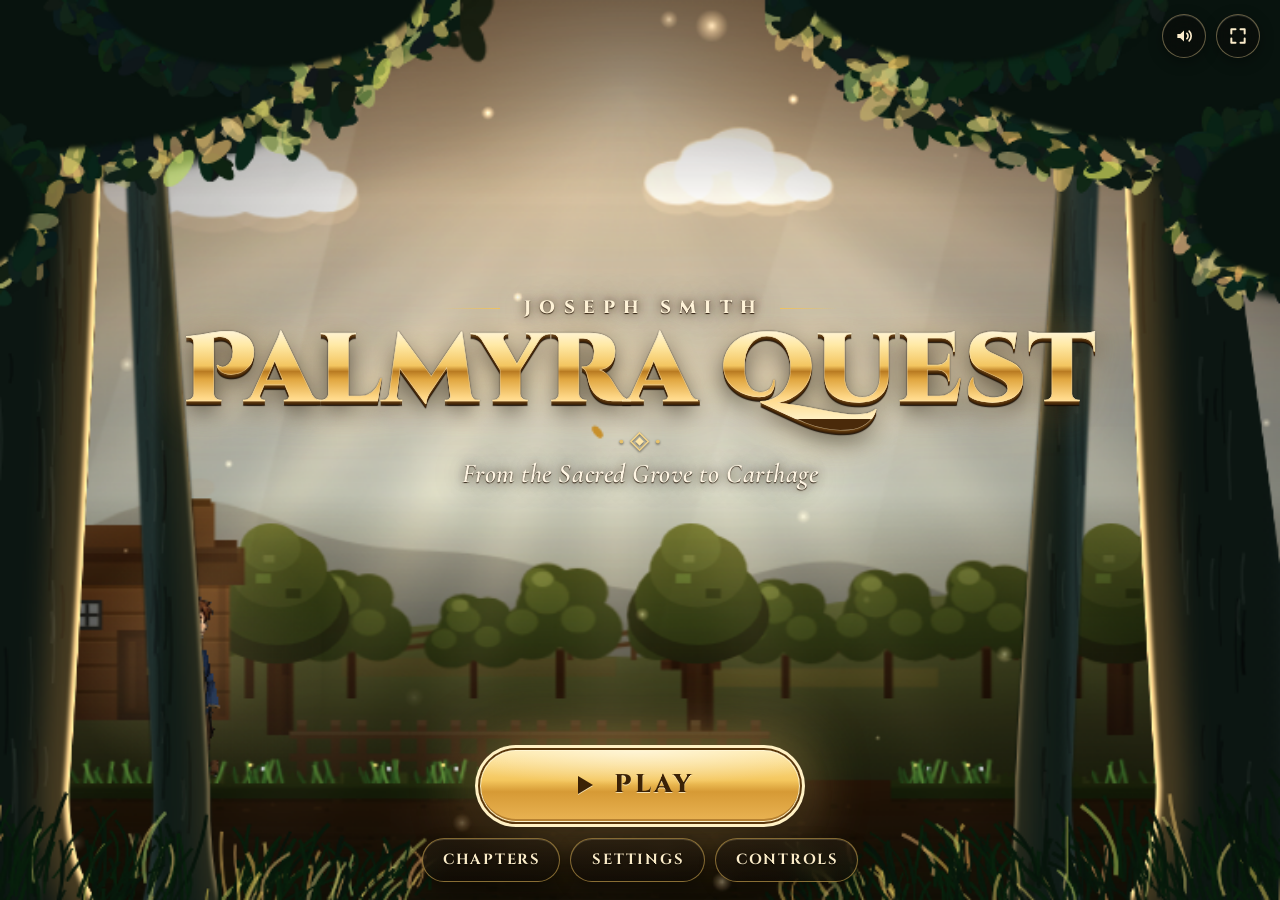
==== commit 69295d97: "v79: boss arena start + no pre-fight touch damage, no safe spot, shots stop at crates, low pitchfork" ====
--- a/index.html
+++ b/index.html
@@ -19,16 +19,16 @@
   <meta name="twitter:title" content="Joseph Smith — Palmyra Quest" />
   <meta name="twitter:description" content="A family-friendly 7-chapter arcade campaign: from the Sacred Grove to Carthage." />
   <meta name="twitter:image" content="https://palmyra-quest.netlify.app/assets/og.png" />
-  <link rel="icon" href="assets/icons/favicon-32.png?v=78" sizes="32x32" type="image/png" />
-  <link rel="icon" href="assets/icons/favicon-16.png?v=78" sizes="16x16" type="image/png" />
-  <link rel="icon" href="assets/icons/icon-192.png?v=78" sizes="192x192" type="image/png" />
-  <link rel="apple-touch-icon" href="assets/icons/apple-touch-icon-180.png?v=78" sizes="180x180" />
-  <link rel="manifest" href="manifest.webmanifest?v=78" />
+  <link rel="icon" href="assets/icons/favicon-32.png?v=79" sizes="32x32" type="image/png" />
+  <link rel="icon" href="assets/icons/favicon-16.png?v=79" sizes="16x16" type="image/png" />
+  <link rel="icon" href="assets/icons/icon-192.png?v=79" sizes="192x192" type="image/png" />
+  <link rel="apple-touch-icon" href="assets/icons/apple-touch-icon-180.png?v=79" sizes="180x180" />
+  <link rel="manifest" href="manifest.webmanifest?v=79" />
   <link rel="preconnect" href="https://fonts.googleapis.com" />
   <link rel="preconnect" href="https://fonts.gstatic.com" crossorigin />
   <link href="https://fonts.googleapis.com/css2?family=Cinzel:wght@600;700;800;900&family=Cinzel+Decorative:wght@700;900&family=Cormorant+Garamond:ital,wght@1,500;1,600&family=Source+Sans+3:wght@500;600;700;800&display=swap" rel="stylesheet" />
   <title>Joseph Smith — Palmyra Quest</title>
-  <link rel="stylesheet" href="css/style.css?v=78" />
+  <link rel="stylesheet" href="css/style.css?v=79" />
   <script>
     (function () {
       var touch =
@@ -110,6 +110,7 @@
           <div class="ui-panel ui-chapters-panel" role="dialog" aria-label="Chapters">
             <h2 class="ui-heading">Chapters</h2>
             <p class="ui-muted" data-ui-chapters-sum></p>
+            <p class="ui-muted ui-stars-how" data-ui-stars-how>A star for each: finish within par time · lose 1 heart or fewer · find all 3 journal pages</p>
             <div class="ui-chapter-grid">
               <button type="button" class="ui-chapter-card" data-ui-cmd="play:1" data-ui-chapter="1"><span class="ui-chapter-num">1</span><span class="ui-chapter-name" data-ui-chapter-name></span><span class="ui-chapter-stars" data-ui-chapter-stars></span><span class="ui-chapter-pages" data-ui-chapter-pages></span></button>
               <button type="button" class="ui-chapter-card" data-ui-cmd="play:2" data-ui-chapter="2"><span class="ui-chapter-num">2</span><span class="ui-chapter-name" data-ui-chapter-name></span><span class="ui-chapter-stars" data-ui-chapter-stars></span><span class="ui-chapter-pages" data-ui-chapter-pages></span></button>
@@ -248,6 +249,7 @@
             <p class="ui-flourish">◆</p>
             <h2 class="ui-heading ui-heading--gold" data-ui-clear-title>Path Cleared</h2>
             <div class="ui-stars" data-ui-stars aria-label="Stars"><span class="ui-star">★</span><span class="ui-star">★</span><span class="ui-star">★</span></div>
+            <p class="ui-muted ui-stars-how">One star for each goal met</p>
             <ul class="ui-results" data-ui-results>
               <li data-ui-res="time"></li>
               <li data-ui-res="hearts"></li>
@@ -324,7 +326,7 @@
               <li class="ui-fs-arrow" aria-hidden="true">→</li>
               <li><span class="ui-fs-ico ui-fs-ico--menu"><span class="ui-fs-menu-row">Add to Home Screen <svg viewBox="0 0 48 48" width="22" height="22" aria-hidden="true"><rect x="7" y="7" width="34" height="34" rx="8" fill="none" stroke="#222" stroke-width="3.4"/><path d="M24 15v18M15 24h18" stroke="#222" stroke-width="3.4" stroke-linecap="round"/></svg></span></span><span class="ui-fs-cap"><b>2</b> Choose <b>Add to Home Screen</b></span></li>
               <li class="ui-fs-arrow" aria-hidden="true">→</li>
-              <li><span class="ui-fs-ico ui-fs-ico--app"><img src="assets/apple-touch-icon.png?v=78" alt="" width="44" height="44" /></span><span class="ui-fs-cap"><b>3</b> Open <b>Palmyra Quest</b> from your Home Screen</span></li>
+              <li><span class="ui-fs-ico ui-fs-ico--app"><img src="assets/apple-touch-icon.png?v=79" alt="" width="44" height="44" /></span><span class="ui-fs-cap"><b>3</b> Open <b>Palmyra Quest</b> from your Home Screen</span></li>
             </ol>
             <p class="ui-fs-note">On newer iPhones, Share may be inside the <b>•••</b> menu.</p>
           </div>
@@ -368,6 +370,6 @@
 
     <p id="hint" data-ui-key-hint>Move ← → / A D · Jump Space / Z · Attack X / J · Kneel ↓ / S · Look up ↑ / W · Pause Esc / P · Mute M · Gamepad: A jump, B / X attack</p>
   </div>
-  <script type="module" src="js/main.js?v=78"></script>
+  <script type="module" src="js/main.js?v=79"></script>
 </body>
 </html>
--- a/css/style.css
+++ b/css/style.css
@@ -1564,6 +1564,8 @@
 .ui-results { list-style: none; margin: 0.2em 0; padding: 0; text-align: left; font-size: 14px; line-height: 1.5; }
 .ui-results li { color: #b8a888; }
 .ui-results li.is-met { color: #f0e6d0; }
+.ui-results li:not(.is-met) { color: #f2c46a; }
+.ui-stars-how { font-size: 12px; margin: 0.1em 0 0.3em; opacity: 0.9; }
 .ui-res-best { color: #f0d078; font-size: 0.9em; }
 .ui-clear-next { font-size: 13px; margin: 0.2em 0 0.3em; }
 
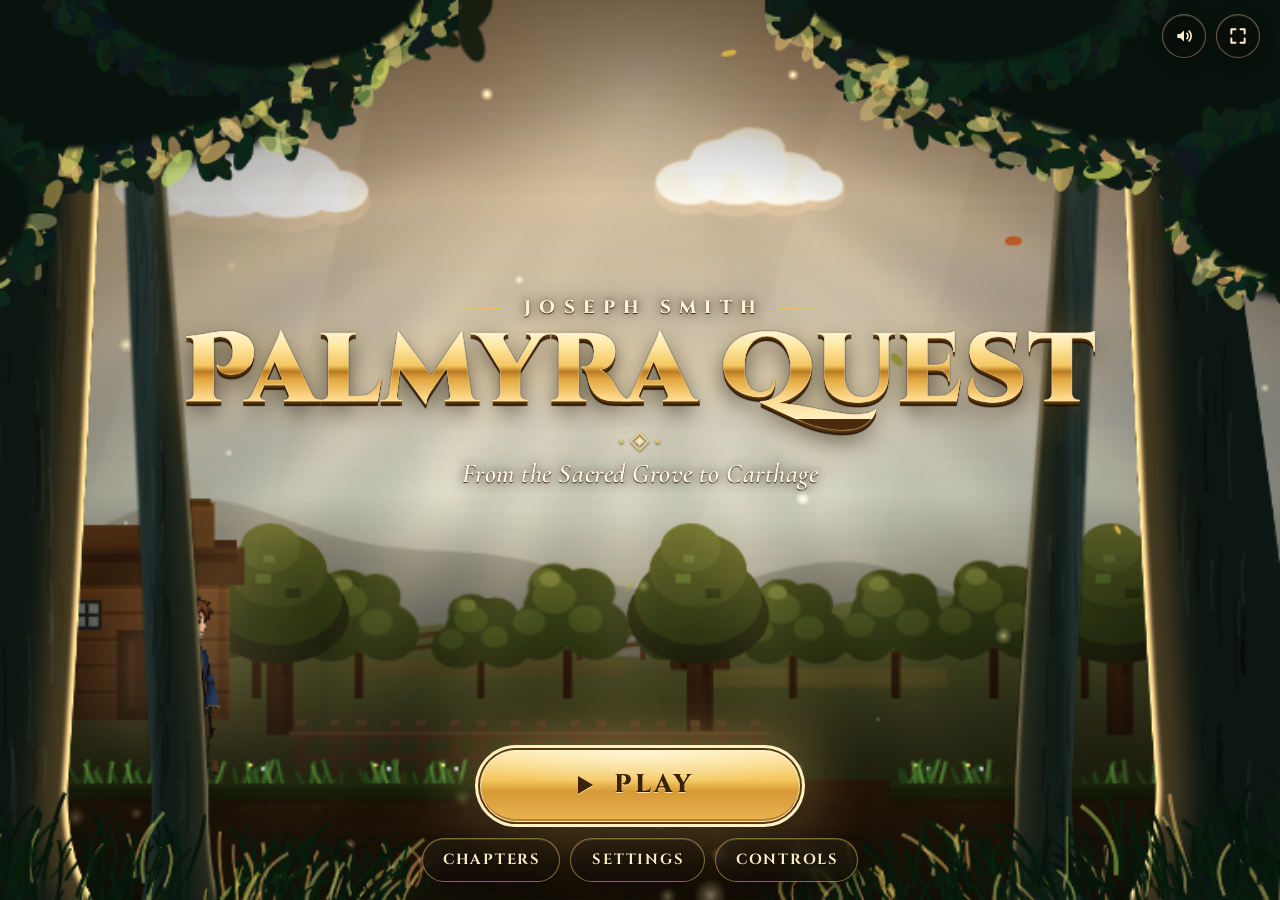
==== commit a64a89d4: "v80: star screen matches scoring (cleared line, gold checks, empty stars + progress), accurate expla" ====
--- a/index.html
+++ b/index.html
@@ -19,16 +19,16 @@
   <meta name="twitter:title" content="Joseph Smith — Palmyra Quest" />
   <meta name="twitter:description" content="A family-friendly 7-chapter arcade campaign: from the Sacred Grove to Carthage." />
   <meta name="twitter:image" content="https://palmyra-quest.netlify.app/assets/og.png" />
-  <link rel="icon" href="assets/icons/favicon-32.png?v=79" sizes="32x32" type="image/png" />
-  <link rel="icon" href="assets/icons/favicon-16.png?v=79" sizes="16x16" type="image/png" />
-  <link rel="icon" href="assets/icons/icon-192.png?v=79" sizes="192x192" type="image/png" />
-  <link rel="apple-touch-icon" href="assets/icons/apple-touch-icon-180.png?v=79" sizes="180x180" />
-  <link rel="manifest" href="manifest.webmanifest?v=79" />
+  <link rel="icon" href="assets/icons/favicon-32.png?v=80" sizes="32x32" type="image/png" />
+  <link rel="icon" href="assets/icons/favicon-16.png?v=80" sizes="16x16" type="image/png" />
+  <link rel="icon" href="assets/icons/icon-192.png?v=80" sizes="192x192" type="image/png" />
+  <link rel="apple-touch-icon" href="assets/icons/apple-touch-icon-180.png?v=80" sizes="180x180" />
+  <link rel="manifest" href="manifest.webmanifest?v=80" />
   <link rel="preconnect" href="https://fonts.googleapis.com" />
   <link rel="preconnect" href="https://fonts.gstatic.com" crossorigin />
   <link href="https://fonts.googleapis.com/css2?family=Cinzel:wght@600;700;800;900&family=Cinzel+Decorative:wght@700;900&family=Cormorant+Garamond:ital,wght@1,500;1,600&family=Source+Sans+3:wght@500;600;700;800&display=swap" rel="stylesheet" />
   <title>Joseph Smith — Palmyra Quest</title>
-  <link rel="stylesheet" href="css/style.css?v=79" />
+  <link rel="stylesheet" href="css/style.css?v=80" />
   <script>
     (function () {
       var touch =
@@ -110,7 +110,7 @@
           <div class="ui-panel ui-chapters-panel" role="dialog" aria-label="Chapters">
             <h2 class="ui-heading">Chapters</h2>
             <p class="ui-muted" data-ui-chapters-sum></p>
-            <p class="ui-muted ui-stars-how" data-ui-stars-how>A star for each: finish within par time · lose 1 heart or fewer · find all 3 journal pages</p>
+            <p class="ui-muted ui-stars-how" data-ui-stars-how>A star for each goal (max 3): within par time · 1 heart or fewer lost · all 3 journal pages. Clearing always earns at least 1.</p>
             <div class="ui-chapter-grid">
               <button type="button" class="ui-chapter-card" data-ui-cmd="play:1" data-ui-chapter="1"><span class="ui-chapter-num">1</span><span class="ui-chapter-name" data-ui-chapter-name></span><span class="ui-chapter-stars" data-ui-chapter-stars></span><span class="ui-chapter-pages" data-ui-chapter-pages></span></button>
               <button type="button" class="ui-chapter-card" data-ui-cmd="play:2" data-ui-chapter="2"><span class="ui-chapter-num">2</span><span class="ui-chapter-name" data-ui-chapter-name></span><span class="ui-chapter-stars" data-ui-chapter-stars></span><span class="ui-chapter-pages" data-ui-chapter-pages></span></button>
@@ -249,8 +249,9 @@
             <p class="ui-flourish">◆</p>
             <h2 class="ui-heading ui-heading--gold" data-ui-clear-title>Path Cleared</h2>
             <div class="ui-stars" data-ui-stars aria-label="Stars"><span class="ui-star">★</span><span class="ui-star">★</span><span class="ui-star">★</span></div>
-            <p class="ui-muted ui-stars-how">One star for each goal met</p>
+            <p class="ui-muted ui-stars-how">A star for each goal met · clearing always earns at least 1</p>
             <ul class="ui-results" data-ui-results>
+              <li data-ui-res="clear"></li>
               <li data-ui-res="time"></li>
               <li data-ui-res="hearts"></li>
               <li data-ui-res="pages"></li>
@@ -326,7 +327,7 @@
               <li class="ui-fs-arrow" aria-hidden="true">→</li>
               <li><span class="ui-fs-ico ui-fs-ico--menu"><span class="ui-fs-menu-row">Add to Home Screen <svg viewBox="0 0 48 48" width="22" height="22" aria-hidden="true"><rect x="7" y="7" width="34" height="34" rx="8" fill="none" stroke="#222" stroke-width="3.4"/><path d="M24 15v18M15 24h18" stroke="#222" stroke-width="3.4" stroke-linecap="round"/></svg></span></span><span class="ui-fs-cap"><b>2</b> Choose <b>Add to Home Screen</b></span></li>
               <li class="ui-fs-arrow" aria-hidden="true">→</li>
-              <li><span class="ui-fs-ico ui-fs-ico--app"><img src="assets/apple-touch-icon.png?v=79" alt="" width="44" height="44" /></span><span class="ui-fs-cap"><b>3</b> Open <b>Palmyra Quest</b> from your Home Screen</span></li>
+              <li><span class="ui-fs-ico ui-fs-ico--app"><img src="assets/apple-touch-icon.png?v=80" alt="" width="44" height="44" /></span><span class="ui-fs-cap"><b>3</b> Open <b>Palmyra Quest</b> from your Home Screen</span></li>
             </ol>
             <p class="ui-fs-note">On newer iPhones, Share may be inside the <b>•••</b> menu.</p>
           </div>
@@ -370,6 +371,6 @@
 
     <p id="hint" data-ui-key-hint>Move ← → / A D · Jump Space / Z · Attack X / J · Kneel ↓ / S · Look up ↑ / W · Pause Esc / P · Mute M · Gamepad: A jump, B / X attack</p>
   </div>
-  <script type="module" src="js/main.js?v=79"></script>
+  <script type="module" src="js/main.js?v=80"></script>
 </body>
 </html>
--- a/css/style.css
+++ b/css/style.css
@@ -1565,6 +1565,8 @@
 .ui-results li { color: #b8a888; }
 .ui-results li.is-met { color: #f0e6d0; }
 .ui-results li:not(.is-met) { color: #f2c46a; }
+.ui-res-mark { display: inline-block; width: 1.1em; text-align: center; color: #f2c46a; }
+.ui-results li.is-met .ui-res-mark { color: #f0c040; font-weight: 700; }
 .ui-stars-how { font-size: 12px; margin: 0.1em 0 0.3em; opacity: 0.9; }
 .ui-res-best { color: #f0d078; font-size: 0.9em; }
 .ui-clear-next { font-size: 13px; margin: 0.2em 0 0.3em; }
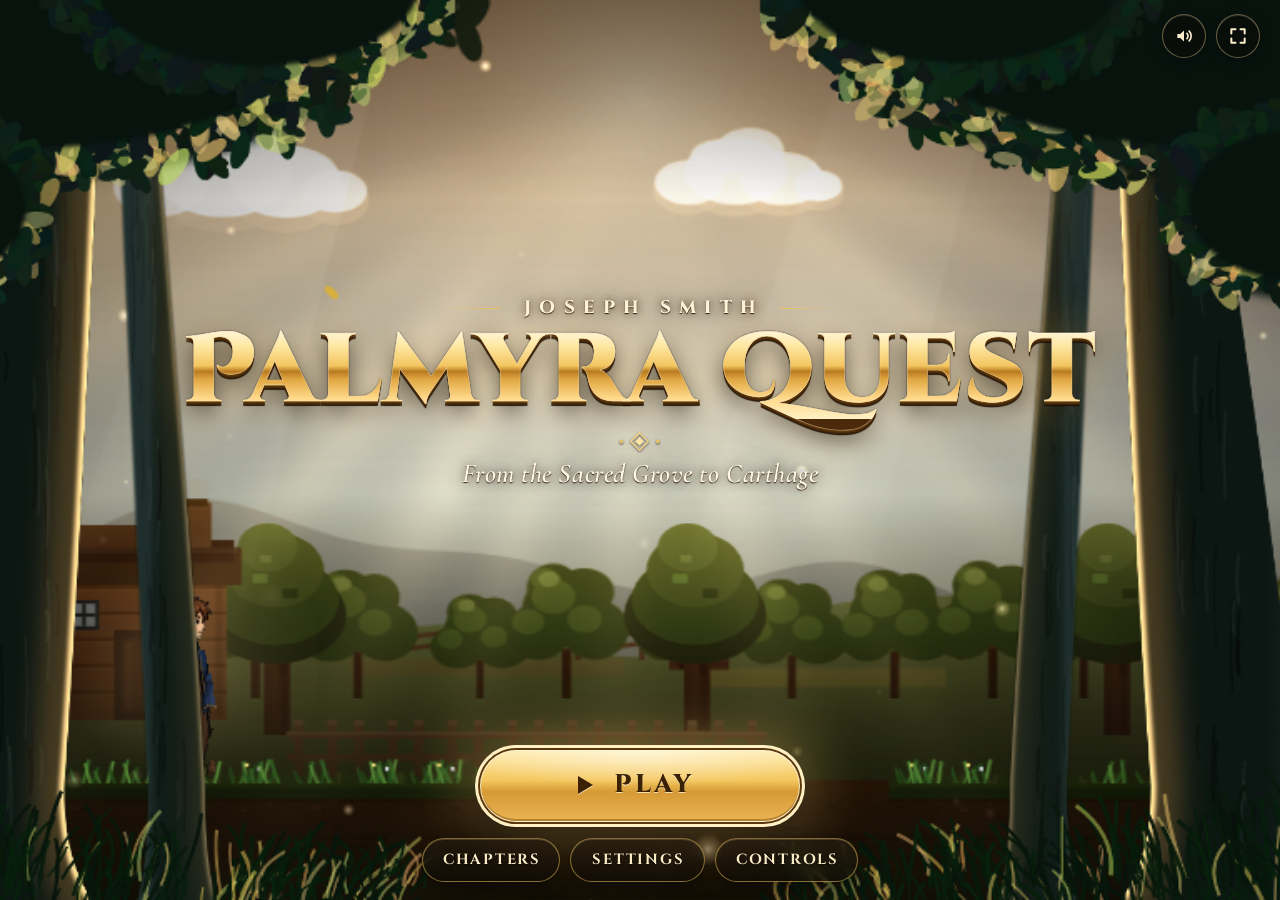
==== commit 9be513cf: "v81: pits read as dark holes (near-black fill to screen bottom, soil lip and wall gradients)" ====
--- a/index.html
+++ b/index.html
@@ -19,16 +19,16 @@
   <meta name="twitter:title" content="Joseph Smith — Palmyra Quest" />
   <meta name="twitter:description" content="A family-friendly 7-chapter arcade campaign: from the Sacred Grove to Carthage." />
   <meta name="twitter:image" content="https://palmyra-quest.netlify.app/assets/og.png" />
-  <link rel="icon" href="assets/icons/favicon-32.png?v=80" sizes="32x32" type="image/png" />
-  <link rel="icon" href="assets/icons/favicon-16.png?v=80" sizes="16x16" type="image/png" />
-  <link rel="icon" href="assets/icons/icon-192.png?v=80" sizes="192x192" type="image/png" />
-  <link rel="apple-touch-icon" href="assets/icons/apple-touch-icon-180.png?v=80" sizes="180x180" />
-  <link rel="manifest" href="manifest.webmanifest?v=80" />
+  <link rel="icon" href="assets/icons/favicon-32.png?v=81" sizes="32x32" type="image/png" />
+  <link rel="icon" href="assets/icons/favicon-16.png?v=81" sizes="16x16" type="image/png" />
+  <link rel="icon" href="assets/icons/icon-192.png?v=81" sizes="192x192" type="image/png" />
+  <link rel="apple-touch-icon" href="assets/icons/apple-touch-icon-180.png?v=81" sizes="180x180" />
+  <link rel="manifest" href="manifest.webmanifest?v=81" />
   <link rel="preconnect" href="https://fonts.googleapis.com" />
   <link rel="preconnect" href="https://fonts.gstatic.com" crossorigin />
   <link href="https://fonts.googleapis.com/css2?family=Cinzel:wght@600;700;800;900&family=Cinzel+Decorative:wght@700;900&family=Cormorant+Garamond:ital,wght@1,500;1,600&family=Source+Sans+3:wght@500;600;700;800&display=swap" rel="stylesheet" />
   <title>Joseph Smith — Palmyra Quest</title>
-  <link rel="stylesheet" href="css/style.css?v=80" />
+  <link rel="stylesheet" href="css/style.css?v=81" />
   <script>
     (function () {
       var touch =
@@ -327,7 +327,7 @@
               <li class="ui-fs-arrow" aria-hidden="true">→</li>
               <li><span class="ui-fs-ico ui-fs-ico--menu"><span class="ui-fs-menu-row">Add to Home Screen <svg viewBox="0 0 48 48" width="22" height="22" aria-hidden="true"><rect x="7" y="7" width="34" height="34" rx="8" fill="none" stroke="#222" stroke-width="3.4"/><path d="M24 15v18M15 24h18" stroke="#222" stroke-width="3.4" stroke-linecap="round"/></svg></span></span><span class="ui-fs-cap"><b>2</b> Choose <b>Add to Home Screen</b></span></li>
               <li class="ui-fs-arrow" aria-hidden="true">→</li>
-              <li><span class="ui-fs-ico ui-fs-ico--app"><img src="assets/apple-touch-icon.png?v=80" alt="" width="44" height="44" /></span><span class="ui-fs-cap"><b>3</b> Open <b>Palmyra Quest</b> from your Home Screen</span></li>
+              <li><span class="ui-fs-ico ui-fs-ico--app"><img src="assets/apple-touch-icon.png?v=81" alt="" width="44" height="44" /></span><span class="ui-fs-cap"><b>3</b> Open <b>Palmyra Quest</b> from your Home Screen</span></li>
             </ol>
             <p class="ui-fs-note">On newer iPhones, Share may be inside the <b>•••</b> menu.</p>
           </div>
@@ -371,6 +371,6 @@
 
     <p id="hint" data-ui-key-hint>Move ← → / A D · Jump Space / Z · Attack X / J · Kneel ↓ / S · Look up ↑ / W · Pause Esc / P · Mute M · Gamepad: A jump, B / X attack</p>
   </div>
-  <script type="module" src="js/main.js?v=80"></script>
+  <script type="module" src="js/main.js?v=81"></script>
 </body>
 </html>
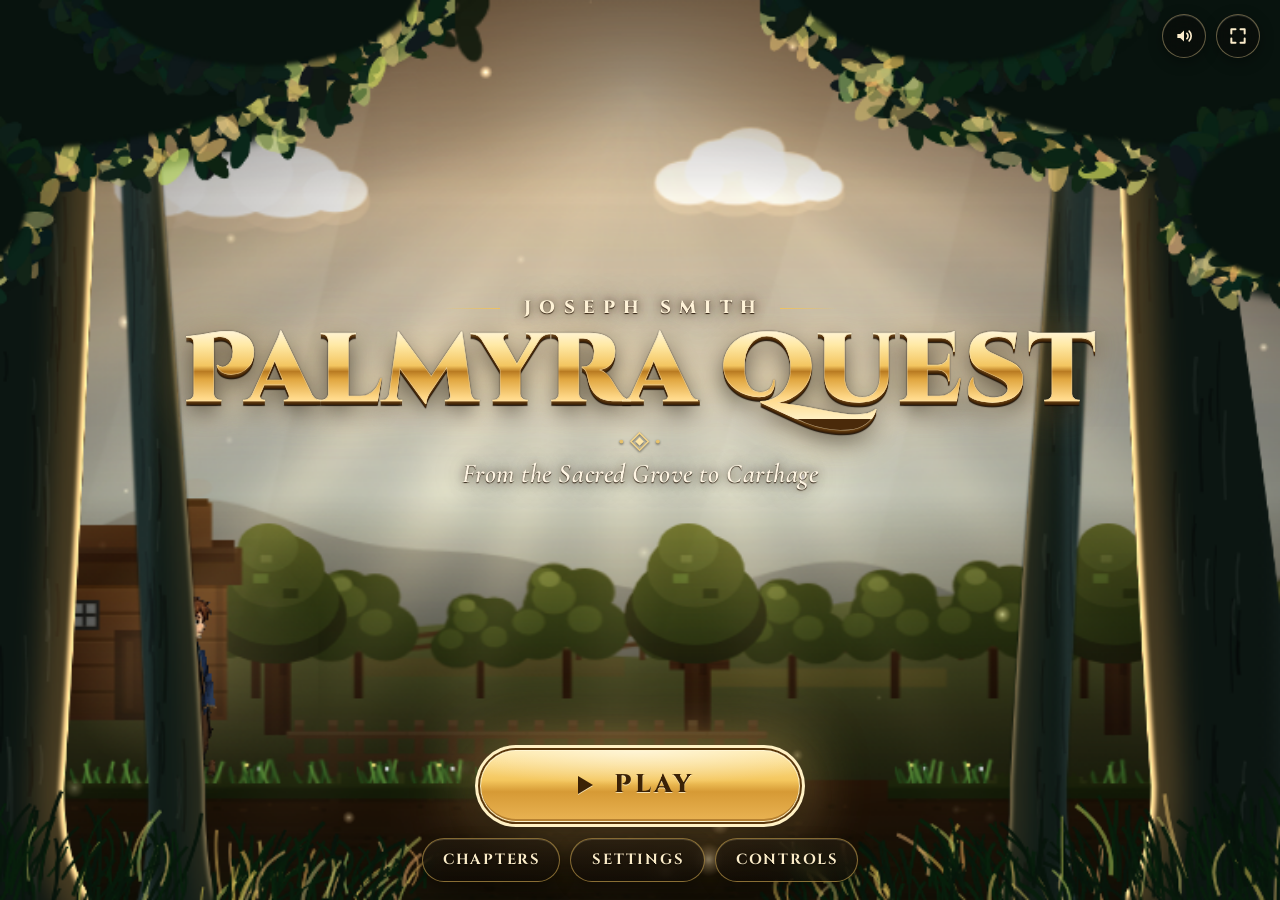
==== commit fca957f8: "v82: no hits through piles, telegraphed stone throws, joined narrow landings, softer bosses + heart " ====
--- a/index.html
+++ b/index.html
@@ -19,16 +19,16 @@
   <meta name="twitter:title" content="Joseph Smith — Palmyra Quest" />
   <meta name="twitter:description" content="A family-friendly 7-chapter arcade campaign: from the Sacred Grove to Carthage." />
   <meta name="twitter:image" content="https://palmyra-quest.netlify.app/assets/og.png" />
-  <link rel="icon" href="assets/icons/favicon-32.png?v=81" sizes="32x32" type="image/png" />
-  <link rel="icon" href="assets/icons/favicon-16.png?v=81" sizes="16x16" type="image/png" />
-  <link rel="icon" href="assets/icons/icon-192.png?v=81" sizes="192x192" type="image/png" />
-  <link rel="apple-touch-icon" href="assets/icons/apple-touch-icon-180.png?v=81" sizes="180x180" />
-  <link rel="manifest" href="manifest.webmanifest?v=81" />
+  <link rel="icon" href="assets/icons/favicon-32.png?v=82" sizes="32x32" type="image/png" />
+  <link rel="icon" href="assets/icons/favicon-16.png?v=82" sizes="16x16" type="image/png" />
+  <link rel="icon" href="assets/icons/icon-192.png?v=82" sizes="192x192" type="image/png" />
+  <link rel="apple-touch-icon" href="assets/icons/apple-touch-icon-180.png?v=82" sizes="180x180" />
+  <link rel="manifest" href="manifest.webmanifest?v=82" />
   <link rel="preconnect" href="https://fonts.googleapis.com" />
   <link rel="preconnect" href="https://fonts.gstatic.com" crossorigin />
   <link href="https://fonts.googleapis.com/css2?family=Cinzel:wght@600;700;800;900&family=Cinzel+Decorative:wght@700;900&family=Cormorant+Garamond:ital,wght@1,500;1,600&family=Source+Sans+3:wght@500;600;700;800&display=swap" rel="stylesheet" />
   <title>Joseph Smith — Palmyra Quest</title>
-  <link rel="stylesheet" href="css/style.css?v=81" />
+  <link rel="stylesheet" href="css/style.css?v=82" />
   <script>
     (function () {
       var touch =
@@ -327,7 +327,7 @@
               <li class="ui-fs-arrow" aria-hidden="true">→</li>
               <li><span class="ui-fs-ico ui-fs-ico--menu"><span class="ui-fs-menu-row">Add to Home Screen <svg viewBox="0 0 48 48" width="22" height="22" aria-hidden="true"><rect x="7" y="7" width="34" height="34" rx="8" fill="none" stroke="#222" stroke-width="3.4"/><path d="M24 15v18M15 24h18" stroke="#222" stroke-width="3.4" stroke-linecap="round"/></svg></span></span><span class="ui-fs-cap"><b>2</b> Choose <b>Add to Home Screen</b></span></li>
               <li class="ui-fs-arrow" aria-hidden="true">→</li>
-              <li><span class="ui-fs-ico ui-fs-ico--app"><img src="assets/apple-touch-icon.png?v=81" alt="" width="44" height="44" /></span><span class="ui-fs-cap"><b>3</b> Open <b>Palmyra Quest</b> from your Home Screen</span></li>
+              <li><span class="ui-fs-ico ui-fs-ico--app"><img src="assets/apple-touch-icon.png?v=82" alt="" width="44" height="44" /></span><span class="ui-fs-cap"><b>3</b> Open <b>Palmyra Quest</b> from your Home Screen</span></li>
             </ol>
             <p class="ui-fs-note">On newer iPhones, Share may be inside the <b>•••</b> menu.</p>
           </div>
@@ -371,6 +371,6 @@
 
     <p id="hint" data-ui-key-hint>Move ← → / A D · Jump Space / Z · Attack X / J · Kneel ↓ / S · Look up ↑ / W · Pause Esc / P · Mute M · Gamepad: A jump, B / X attack</p>
   </div>
-  <script type="module" src="js/main.js?v=81"></script>
+  <script type="module" src="js/main.js?v=82"></script>
 </body>
 </html>
--- a/css/style.css
+++ b/css/style.css
@@ -2458,3 +2458,19 @@
   gap: 8px;
 }
 @media (max-height: 420px) { .ui-chapters-panel > .ui-menu-hint { display: none; } }
+
+/* v82: larger invisible touch zones with a faint resting outline (controls never move) */
+.touch-btn { position: relative; }
+.touch-btn::after,
+.touch-stick::after {
+  content: '';
+  position: absolute;
+  border-radius: 50%;
+  border: 1.5px dashed rgba(240, 230, 208, 0.16);
+  pointer-events: auto;
+}
+.touch-stick::after { inset: -22px; }
+.touch-jump::after { top: -20px; bottom: -20px; left: -20px; right: -5px; }
+.touch-attack::after { top: -20px; bottom: -20px; left: -5px; right: -20px; }
+.touch-btn:not(.touch-jump):not(.touch-attack)::after { inset: -8px; border-color: transparent; }
+.touch-btn.is-active, .touch-btn:active { transform: none; }
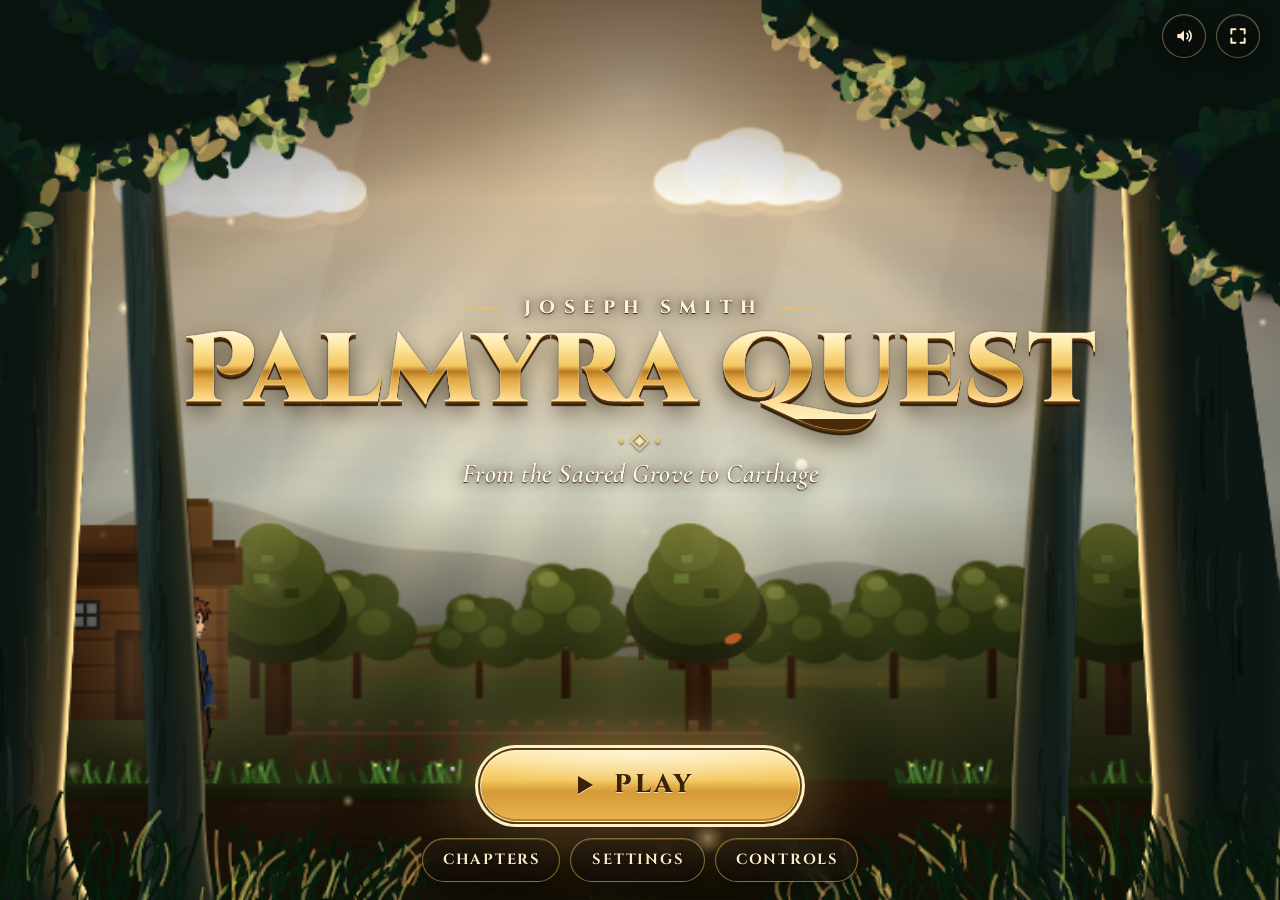
==== commit 41ed011b: "v83: boxed-in foes get room to roam, Retry on star screen, Steadfast allows 3 hearts in boss chapter" ====
--- a/index.html
+++ b/index.html
@@ -19,16 +19,16 @@
   <meta name="twitter:title" content="Joseph Smith — Palmyra Quest" />
   <meta name="twitter:description" content="A family-friendly 7-chapter arcade campaign: from the Sacred Grove to Carthage." />
   <meta name="twitter:image" content="https://palmyra-quest.netlify.app/assets/og.png" />
-  <link rel="icon" href="assets/icons/favicon-32.png?v=82" sizes="32x32" type="image/png" />
-  <link rel="icon" href="assets/icons/favicon-16.png?v=82" sizes="16x16" type="image/png" />
-  <link rel="icon" href="assets/icons/icon-192.png?v=82" sizes="192x192" type="image/png" />
-  <link rel="apple-touch-icon" href="assets/icons/apple-touch-icon-180.png?v=82" sizes="180x180" />
-  <link rel="manifest" href="manifest.webmanifest?v=82" />
+  <link rel="icon" href="assets/icons/favicon-32.png?v=83" sizes="32x32" type="image/png" />
+  <link rel="icon" href="assets/icons/favicon-16.png?v=83" sizes="16x16" type="image/png" />
+  <link rel="icon" href="assets/icons/icon-192.png?v=83" sizes="192x192" type="image/png" />
+  <link rel="apple-touch-icon" href="assets/icons/apple-touch-icon-180.png?v=83" sizes="180x180" />
+  <link rel="manifest" href="manifest.webmanifest?v=83" />
   <link rel="preconnect" href="https://fonts.googleapis.com" />
   <link rel="preconnect" href="https://fonts.gstatic.com" crossorigin />
   <link href="https://fonts.googleapis.com/css2?family=Cinzel:wght@600;700;800;900&family=Cinzel+Decorative:wght@700;900&family=Cormorant+Garamond:ital,wght@1,500;1,600&family=Source+Sans+3:wght@500;600;700;800&display=swap" rel="stylesheet" />
   <title>Joseph Smith — Palmyra Quest</title>
-  <link rel="stylesheet" href="css/style.css?v=82" />
+  <link rel="stylesheet" href="css/style.css?v=83" />
   <script>
     (function () {
       var touch =
@@ -110,7 +110,7 @@
           <div class="ui-panel ui-chapters-panel" role="dialog" aria-label="Chapters">
             <h2 class="ui-heading">Chapters</h2>
             <p class="ui-muted" data-ui-chapters-sum></p>
-            <p class="ui-muted ui-stars-how" data-ui-stars-how>A star for each goal (max 3): within par time · 1 heart or fewer lost · all 3 journal pages. Clearing always earns at least 1.</p>
+            <p class="ui-muted ui-stars-how" data-ui-stars-how>A star for each goal (max 3): within par time · lose 1 heart or fewer (3 in boss chapters) · all 3 journal pages. Clearing always earns at least 1.</p>
             <div class="ui-chapter-grid">
               <button type="button" class="ui-chapter-card" data-ui-cmd="play:1" data-ui-chapter="1"><span class="ui-chapter-num">1</span><span class="ui-chapter-name" data-ui-chapter-name></span><span class="ui-chapter-stars" data-ui-chapter-stars></span><span class="ui-chapter-pages" data-ui-chapter-pages></span></button>
               <button type="button" class="ui-chapter-card" data-ui-cmd="play:2" data-ui-chapter="2"><span class="ui-chapter-num">2</span><span class="ui-chapter-name" data-ui-chapter-name></span><span class="ui-chapter-stars" data-ui-chapter-stars></span><span class="ui-chapter-pages" data-ui-chapter-pages></span></button>
@@ -258,7 +258,10 @@
             </ul>
             <p class="ui-score"><span data-ui-score>Score: 0</span> <span class="ui-res-best" data-ui-res-best></span></p>
             <p class="ui-body ui-clear-next" data-ui-clear-next>Onward…</p>
-            <button type="button" class="ui-start-btn ui-start-btn--compact" data-ui-start aria-label="Continue to next chapter">Continue</button>
+            <div class="ui-clear-actions">
+              <button type="button" class="ui-share-btn ui-retry-btn" data-ui-cmd="retry" aria-label="Retry this chapter">↺ Retry</button>
+              <button type="button" class="ui-start-btn ui-start-btn--compact" data-ui-start aria-label="Continue to next chapter">Continue</button>
+            </div>
           </div>
         </div>
 
@@ -327,7 +330,7 @@
               <li class="ui-fs-arrow" aria-hidden="true">→</li>
               <li><span class="ui-fs-ico ui-fs-ico--menu"><span class="ui-fs-menu-row">Add to Home Screen <svg viewBox="0 0 48 48" width="22" height="22" aria-hidden="true"><rect x="7" y="7" width="34" height="34" rx="8" fill="none" stroke="#222" stroke-width="3.4"/><path d="M24 15v18M15 24h18" stroke="#222" stroke-width="3.4" stroke-linecap="round"/></svg></span></span><span class="ui-fs-cap"><b>2</b> Choose <b>Add to Home Screen</b></span></li>
               <li class="ui-fs-arrow" aria-hidden="true">→</li>
-              <li><span class="ui-fs-ico ui-fs-ico--app"><img src="assets/apple-touch-icon.png?v=82" alt="" width="44" height="44" /></span><span class="ui-fs-cap"><b>3</b> Open <b>Palmyra Quest</b> from your Home Screen</span></li>
+              <li><span class="ui-fs-ico ui-fs-ico--app"><img src="assets/apple-touch-icon.png?v=83" alt="" width="44" height="44" /></span><span class="ui-fs-cap"><b>3</b> Open <b>Palmyra Quest</b> from your Home Screen</span></li>
             </ol>
             <p class="ui-fs-note">On newer iPhones, Share may be inside the <b>•••</b> menu.</p>
           </div>
@@ -371,6 +374,6 @@
 
     <p id="hint" data-ui-key-hint>Move ← → / A D · Jump Space / Z · Attack X / J · Kneel ↓ / S · Look up ↑ / W · Pause Esc / P · Mute M · Gamepad: A jump, B / X attack</p>
   </div>
-  <script type="module" src="js/main.js?v=82"></script>
+  <script type="module" src="js/main.js?v=83"></script>
 </body>
 </html>
--- a/css/style.css
+++ b/css/style.css
@@ -2474,3 +2474,10 @@
 .touch-attack::after { top: -20px; bottom: -20px; left: -5px; right: -20px; }
 .touch-btn:not(.touch-jump):not(.touch-attack)::after { inset: -8px; border-color: transparent; }
 .touch-btn.is-active, .touch-btn:active { transform: none; }
+
+/* v83: Retry beside Continue on the star screen (Continue stays primary) */
+.ui-clear-actions { display: flex; justify-content: center; align-items: center; gap: 12px; margin-top: 0.9em; }
+.ui-clear-actions .ui-start-btn--compact { margin-top: 0; }
+.ui-retry-btn { min-height: 36px; padding: 0.35em 0.9em; font-size: clamp(12px, 3.2vw, 14px); }
+.ui-retry-btn.is-selected { outline: 2px solid #fff4c8; outline-offset: 2px; }
+@media (max-height: 420px) { .ui-clear-actions { margin-top: 0.5em; } }
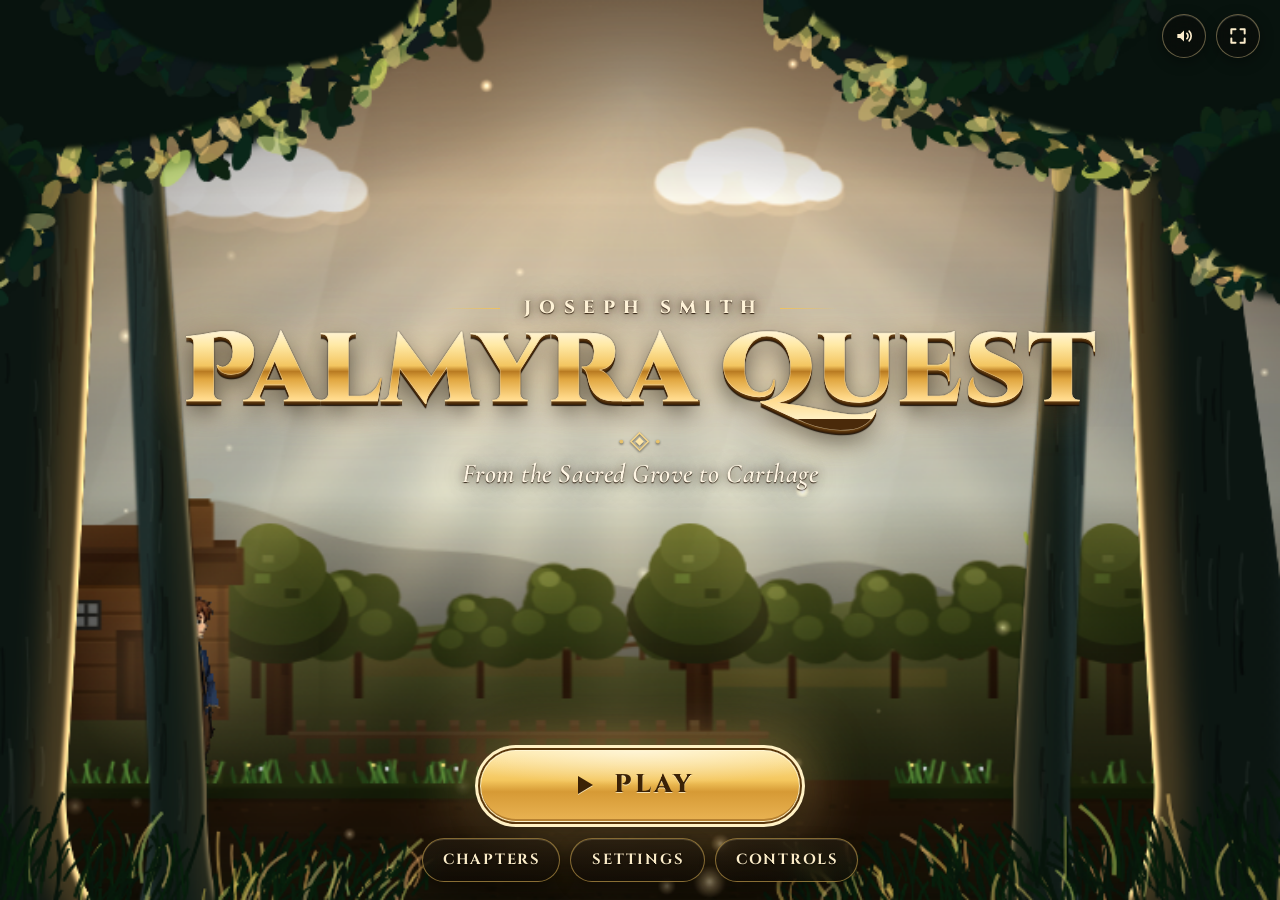
==== commit 94ccace2: "v84: compact translucent top messages/tips that fade over actors; drop frame backlog so restarts nev" ====
--- a/index.html
+++ b/index.html
@@ -19,16 +19,16 @@
   <meta name="twitter:title" content="Joseph Smith — Palmyra Quest" />
   <meta name="twitter:description" content="A family-friendly 7-chapter arcade campaign: from the Sacred Grove to Carthage." />
   <meta name="twitter:image" content="https://palmyra-quest.netlify.app/assets/og.png" />
-  <link rel="icon" href="assets/icons/favicon-32.png?v=83" sizes="32x32" type="image/png" />
-  <link rel="icon" href="assets/icons/favicon-16.png?v=83" sizes="16x16" type="image/png" />
-  <link rel="icon" href="assets/icons/icon-192.png?v=83" sizes="192x192" type="image/png" />
-  <link rel="apple-touch-icon" href="assets/icons/apple-touch-icon-180.png?v=83" sizes="180x180" />
-  <link rel="manifest" href="manifest.webmanifest?v=83" />
+  <link rel="icon" href="assets/icons/favicon-32.png?v=84" sizes="32x32" type="image/png" />
+  <link rel="icon" href="assets/icons/favicon-16.png?v=84" sizes="16x16" type="image/png" />
+  <link rel="icon" href="assets/icons/icon-192.png?v=84" sizes="192x192" type="image/png" />
+  <link rel="apple-touch-icon" href="assets/icons/apple-touch-icon-180.png?v=84" sizes="180x180" />
+  <link rel="manifest" href="manifest.webmanifest?v=84" />
   <link rel="preconnect" href="https://fonts.googleapis.com" />
   <link rel="preconnect" href="https://fonts.gstatic.com" crossorigin />
   <link href="https://fonts.googleapis.com/css2?family=Cinzel:wght@600;700;800;900&family=Cinzel+Decorative:wght@700;900&family=Cormorant+Garamond:ital,wght@1,500;1,600&family=Source+Sans+3:wght@500;600;700;800&display=swap" rel="stylesheet" />
   <title>Joseph Smith — Palmyra Quest</title>
-  <link rel="stylesheet" href="css/style.css?v=83" />
+  <link rel="stylesheet" href="css/style.css?v=84" />
   <script>
     (function () {
       var touch =
@@ -330,7 +330,7 @@
               <li class="ui-fs-arrow" aria-hidden="true">→</li>
               <li><span class="ui-fs-ico ui-fs-ico--menu"><span class="ui-fs-menu-row">Add to Home Screen <svg viewBox="0 0 48 48" width="22" height="22" aria-hidden="true"><rect x="7" y="7" width="34" height="34" rx="8" fill="none" stroke="#222" stroke-width="3.4"/><path d="M24 15v18M15 24h18" stroke="#222" stroke-width="3.4" stroke-linecap="round"/></svg></span></span><span class="ui-fs-cap"><b>2</b> Choose <b>Add to Home Screen</b></span></li>
               <li class="ui-fs-arrow" aria-hidden="true">→</li>
-              <li><span class="ui-fs-ico ui-fs-ico--app"><img src="assets/apple-touch-icon.png?v=83" alt="" width="44" height="44" /></span><span class="ui-fs-cap"><b>3</b> Open <b>Palmyra Quest</b> from your Home Screen</span></li>
+              <li><span class="ui-fs-ico ui-fs-ico--app"><img src="assets/apple-touch-icon.png?v=84" alt="" width="44" height="44" /></span><span class="ui-fs-cap"><b>3</b> Open <b>Palmyra Quest</b> from your Home Screen</span></li>
             </ol>
             <p class="ui-fs-note">On newer iPhones, Share may be inside the <b>•••</b> menu.</p>
           </div>
@@ -374,6 +374,6 @@
 
     <p id="hint" data-ui-key-hint>Move ← → / A D · Jump Space / Z · Attack X / J · Kneel ↓ / S · Look up ↑ / W · Pause Esc / P · Mute M · Gamepad: A jump, B / X attack</p>
   </div>
-  <script type="module" src="js/main.js?v=83"></script>
+  <script type="module" src="js/main.js?v=84"></script>
 </body>
 </html>
--- a/css/style.css
+++ b/css/style.css
@@ -1350,8 +1350,8 @@
 .ui-tip {
   position: absolute;
   left: 50%;
-  bottom: max(16px, env(safe-area-inset-bottom));
-  transform: translate(-50%, 6px);
+  top: calc(max(8px, env(safe-area-inset-top)) + 9%);
+  transform: translate(-50%, -6px);
   z-index: 5;
   max-width: min(86%, 520px);
   padding: 6px 14px;
@@ -1362,8 +1362,8 @@
   white-space: nowrap;
   overflow: hidden;
   text-overflow: ellipsis;
-  background: rgba(12, 8, 6, 0.78);
-  border: 1px solid rgba(212, 168, 75, 0.55);
+  background: rgba(12, 8, 6, 0.55);
+  border: 1px solid rgba(212, 168, 75, 0.45);
   border-radius: 999px;
   box-shadow: 0 4px 14px rgba(0, 0, 0, 0.4);
   opacity: 0;
@@ -1371,9 +1371,10 @@
   transition: opacity 0.35s ease, transform 0.35s ease;
 }
 .ui-tip.is-shown {
-  opacity: 1;
+  opacity: 0.92;
   transform: translate(-50%, 0);
 }
+.ui-tip.is-shown.is-faded { opacity: 0.3; }
 @media (orientation: landscape) and (max-height: 500px) {
   .ui-tip { font-size: 12px; max-width: min(52%, 460px); white-space: normal; }
   .ui-intro-story { font-size: 14px; }
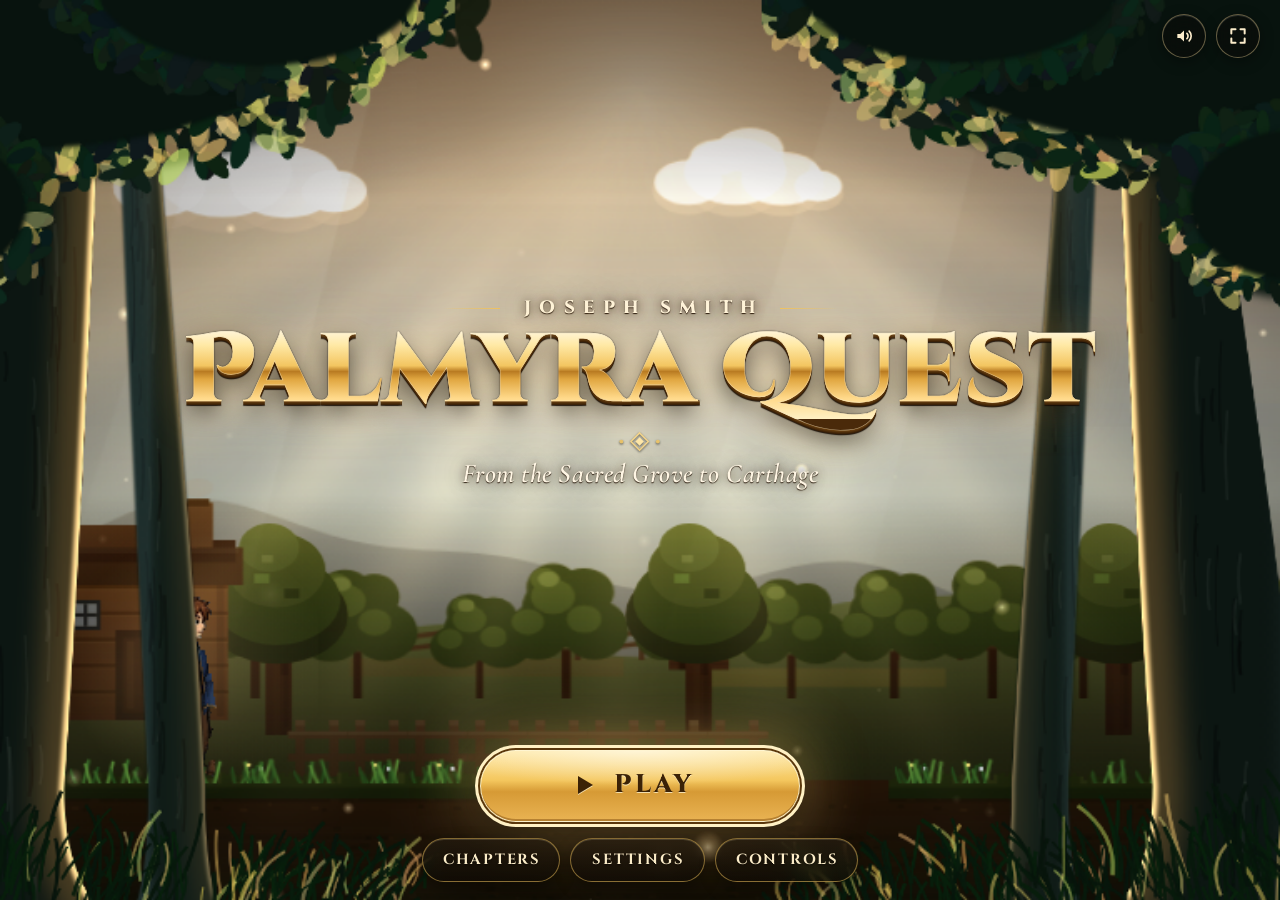
==== commit c77ed7a2: "v85: star screen input — no carried-over directions, tap only activates the button under it, hover s" ====
--- a/index.html
+++ b/index.html
@@ -19,16 +19,16 @@
   <meta name="twitter:title" content="Joseph Smith — Palmyra Quest" />
   <meta name="twitter:description" content="A family-friendly 7-chapter arcade campaign: from the Sacred Grove to Carthage." />
   <meta name="twitter:image" content="https://palmyra-quest.netlify.app/assets/og.png" />
-  <link rel="icon" href="assets/icons/favicon-32.png?v=84" sizes="32x32" type="image/png" />
-  <link rel="icon" href="assets/icons/favicon-16.png?v=84" sizes="16x16" type="image/png" />
-  <link rel="icon" href="assets/icons/icon-192.png?v=84" sizes="192x192" type="image/png" />
-  <link rel="apple-touch-icon" href="assets/icons/apple-touch-icon-180.png?v=84" sizes="180x180" />
-  <link rel="manifest" href="manifest.webmanifest?v=84" />
+  <link rel="icon" href="assets/icons/favicon-32.png?v=85" sizes="32x32" type="image/png" />
+  <link rel="icon" href="assets/icons/favicon-16.png?v=85" sizes="16x16" type="image/png" />
+  <link rel="icon" href="assets/icons/icon-192.png?v=85" sizes="192x192" type="image/png" />
+  <link rel="apple-touch-icon" href="assets/icons/apple-touch-icon-180.png?v=85" sizes="180x180" />
+  <link rel="manifest" href="manifest.webmanifest?v=85" />
   <link rel="preconnect" href="https://fonts.googleapis.com" />
   <link rel="preconnect" href="https://fonts.gstatic.com" crossorigin />
   <link href="https://fonts.googleapis.com/css2?family=Cinzel:wght@600;700;800;900&family=Cinzel+Decorative:wght@700;900&family=Cormorant+Garamond:ital,wght@1,500;1,600&family=Source+Sans+3:wght@500;600;700;800&display=swap" rel="stylesheet" />
   <title>Joseph Smith — Palmyra Quest</title>
-  <link rel="stylesheet" href="css/style.css?v=84" />
+  <link rel="stylesheet" href="css/style.css?v=85" />
   <script>
     (function () {
       var touch =
@@ -260,7 +260,7 @@
             <p class="ui-body ui-clear-next" data-ui-clear-next>Onward…</p>
             <div class="ui-clear-actions">
               <button type="button" class="ui-share-btn ui-retry-btn" data-ui-cmd="retry" aria-label="Retry this chapter">↺ Retry</button>
-              <button type="button" class="ui-start-btn ui-start-btn--compact" data-ui-start aria-label="Continue to next chapter">Continue</button>
+              <button type="button" class="ui-start-btn ui-start-btn--compact ui-clear-continue" data-ui-cmd="next" aria-label="Continue to next chapter">Continue</button>
             </div>
           </div>
         </div>
@@ -330,7 +330,7 @@
               <li class="ui-fs-arrow" aria-hidden="true">→</li>
               <li><span class="ui-fs-ico ui-fs-ico--menu"><span class="ui-fs-menu-row">Add to Home Screen <svg viewBox="0 0 48 48" width="22" height="22" aria-hidden="true"><rect x="7" y="7" width="34" height="34" rx="8" fill="none" stroke="#222" stroke-width="3.4"/><path d="M24 15v18M15 24h18" stroke="#222" stroke-width="3.4" stroke-linecap="round"/></svg></span></span><span class="ui-fs-cap"><b>2</b> Choose <b>Add to Home Screen</b></span></li>
               <li class="ui-fs-arrow" aria-hidden="true">→</li>
-              <li><span class="ui-fs-ico ui-fs-ico--app"><img src="assets/apple-touch-icon.png?v=84" alt="" width="44" height="44" /></span><span class="ui-fs-cap"><b>3</b> Open <b>Palmyra Quest</b> from your Home Screen</span></li>
+              <li><span class="ui-fs-ico ui-fs-ico--app"><img src="assets/apple-touch-icon.png?v=85" alt="" width="44" height="44" /></span><span class="ui-fs-cap"><b>3</b> Open <b>Palmyra Quest</b> from your Home Screen</span></li>
             </ol>
             <p class="ui-fs-note">On newer iPhones, Share may be inside the <b>•••</b> menu.</p>
           </div>
@@ -374,6 +374,6 @@
 
     <p id="hint" data-ui-key-hint>Move ← → / A D · Jump Space / Z · Attack X / J · Kneel ↓ / S · Look up ↑ / W · Pause Esc / P · Mute M · Gamepad: A jump, B / X attack</p>
   </div>
-  <script type="module" src="js/main.js?v=84"></script>
+  <script type="module" src="js/main.js?v=85"></script>
 </body>
 </html>
